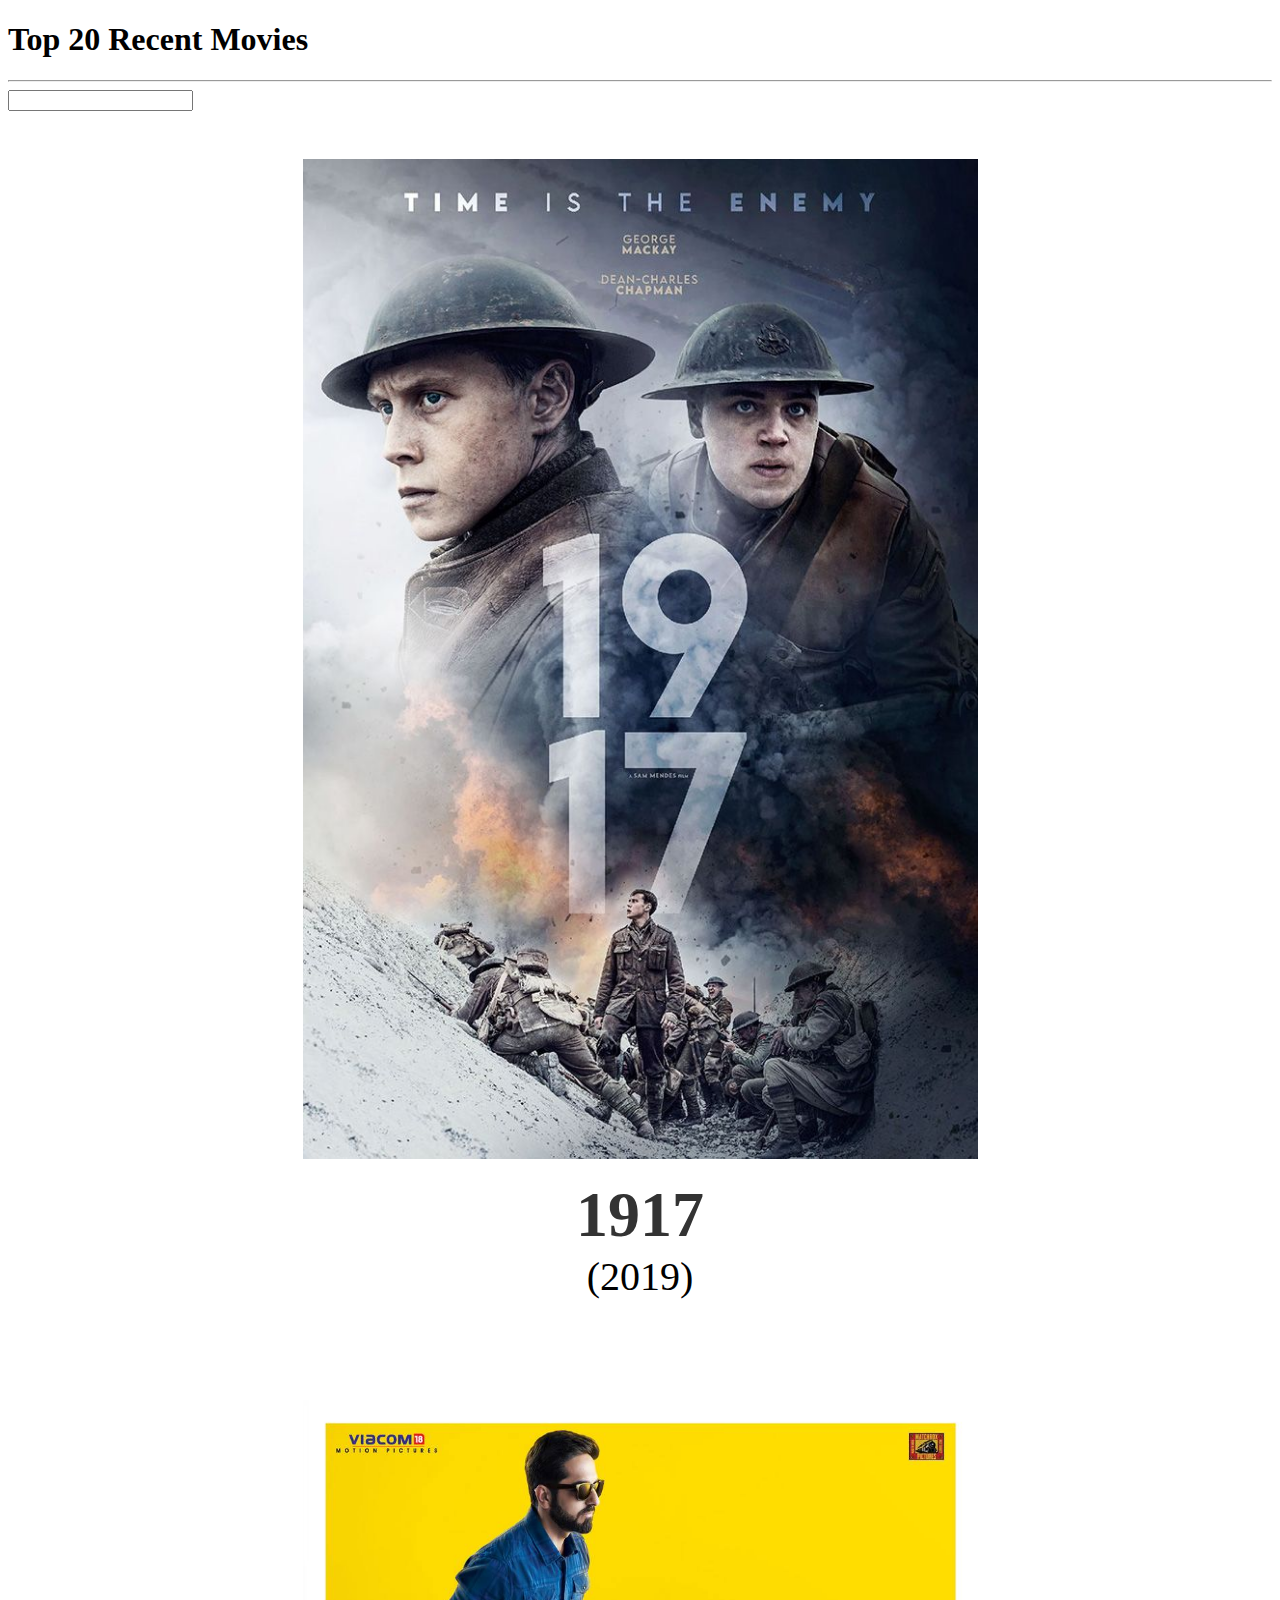
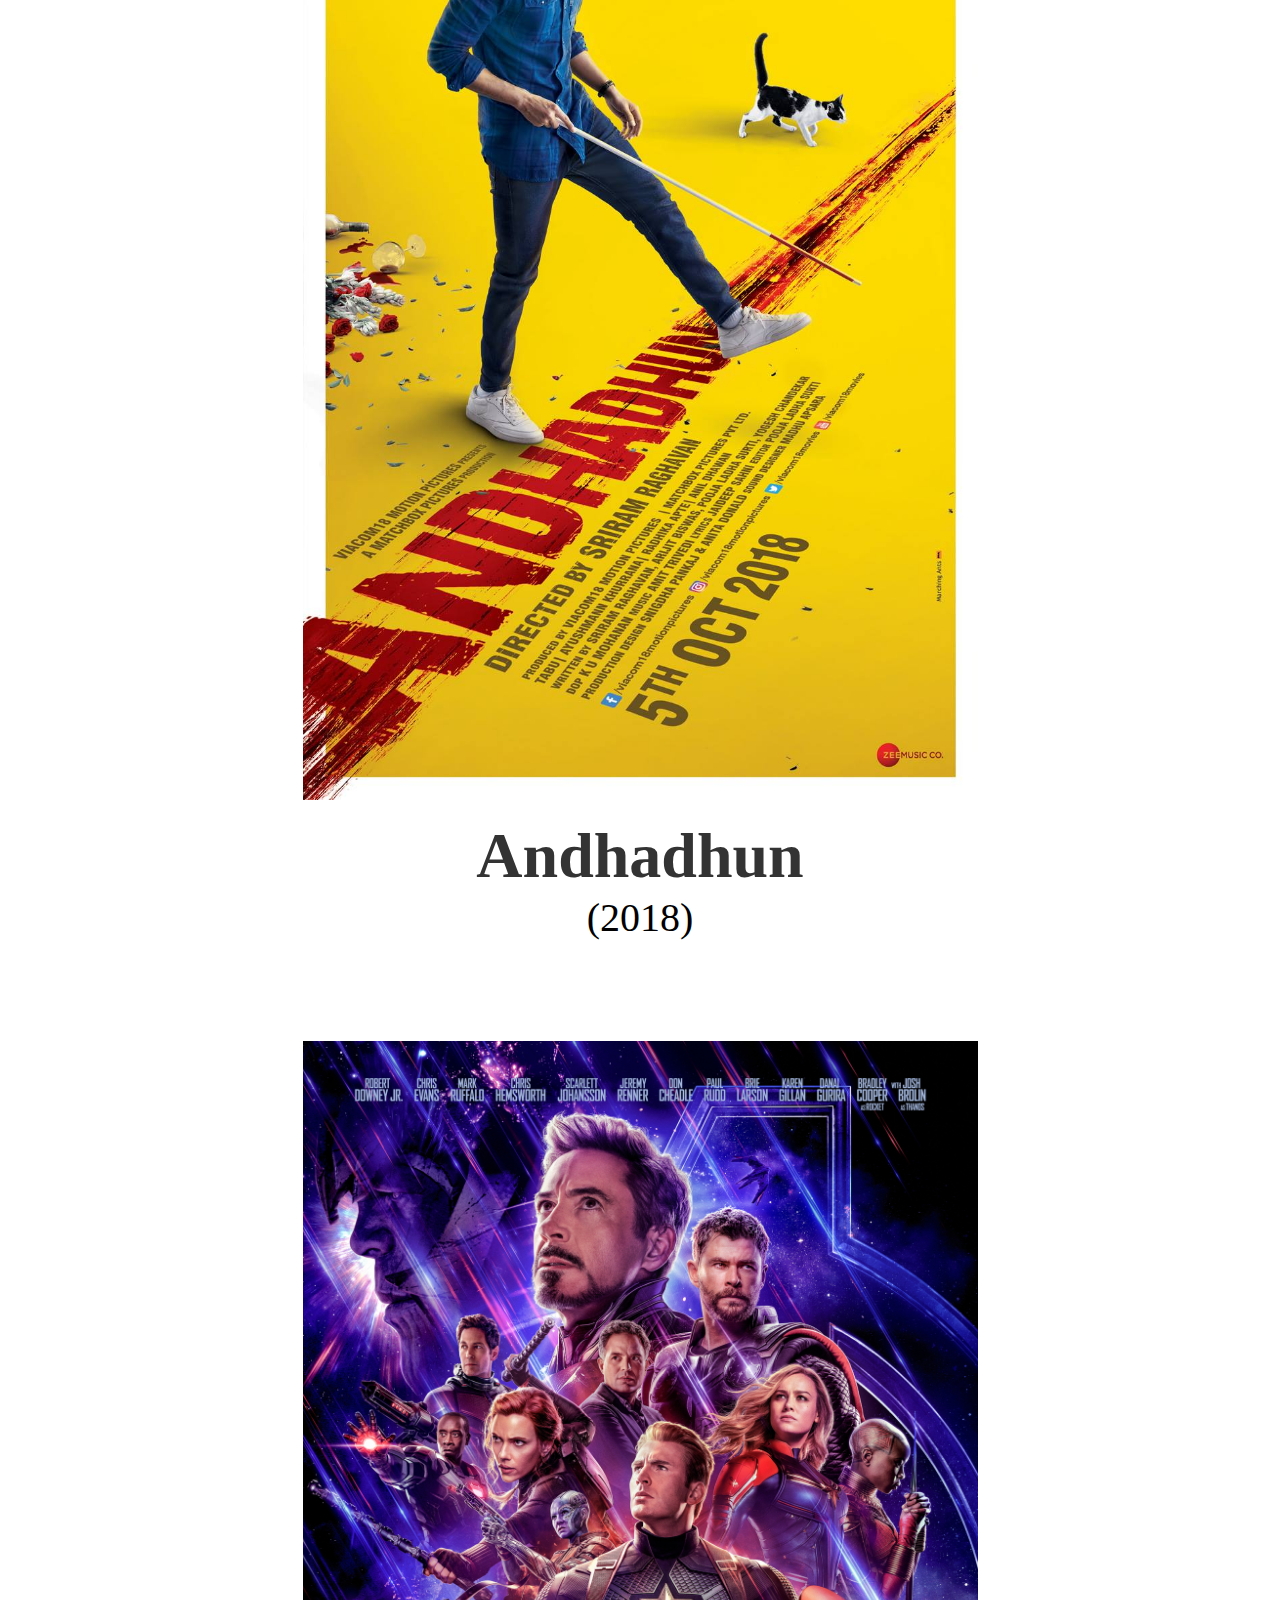
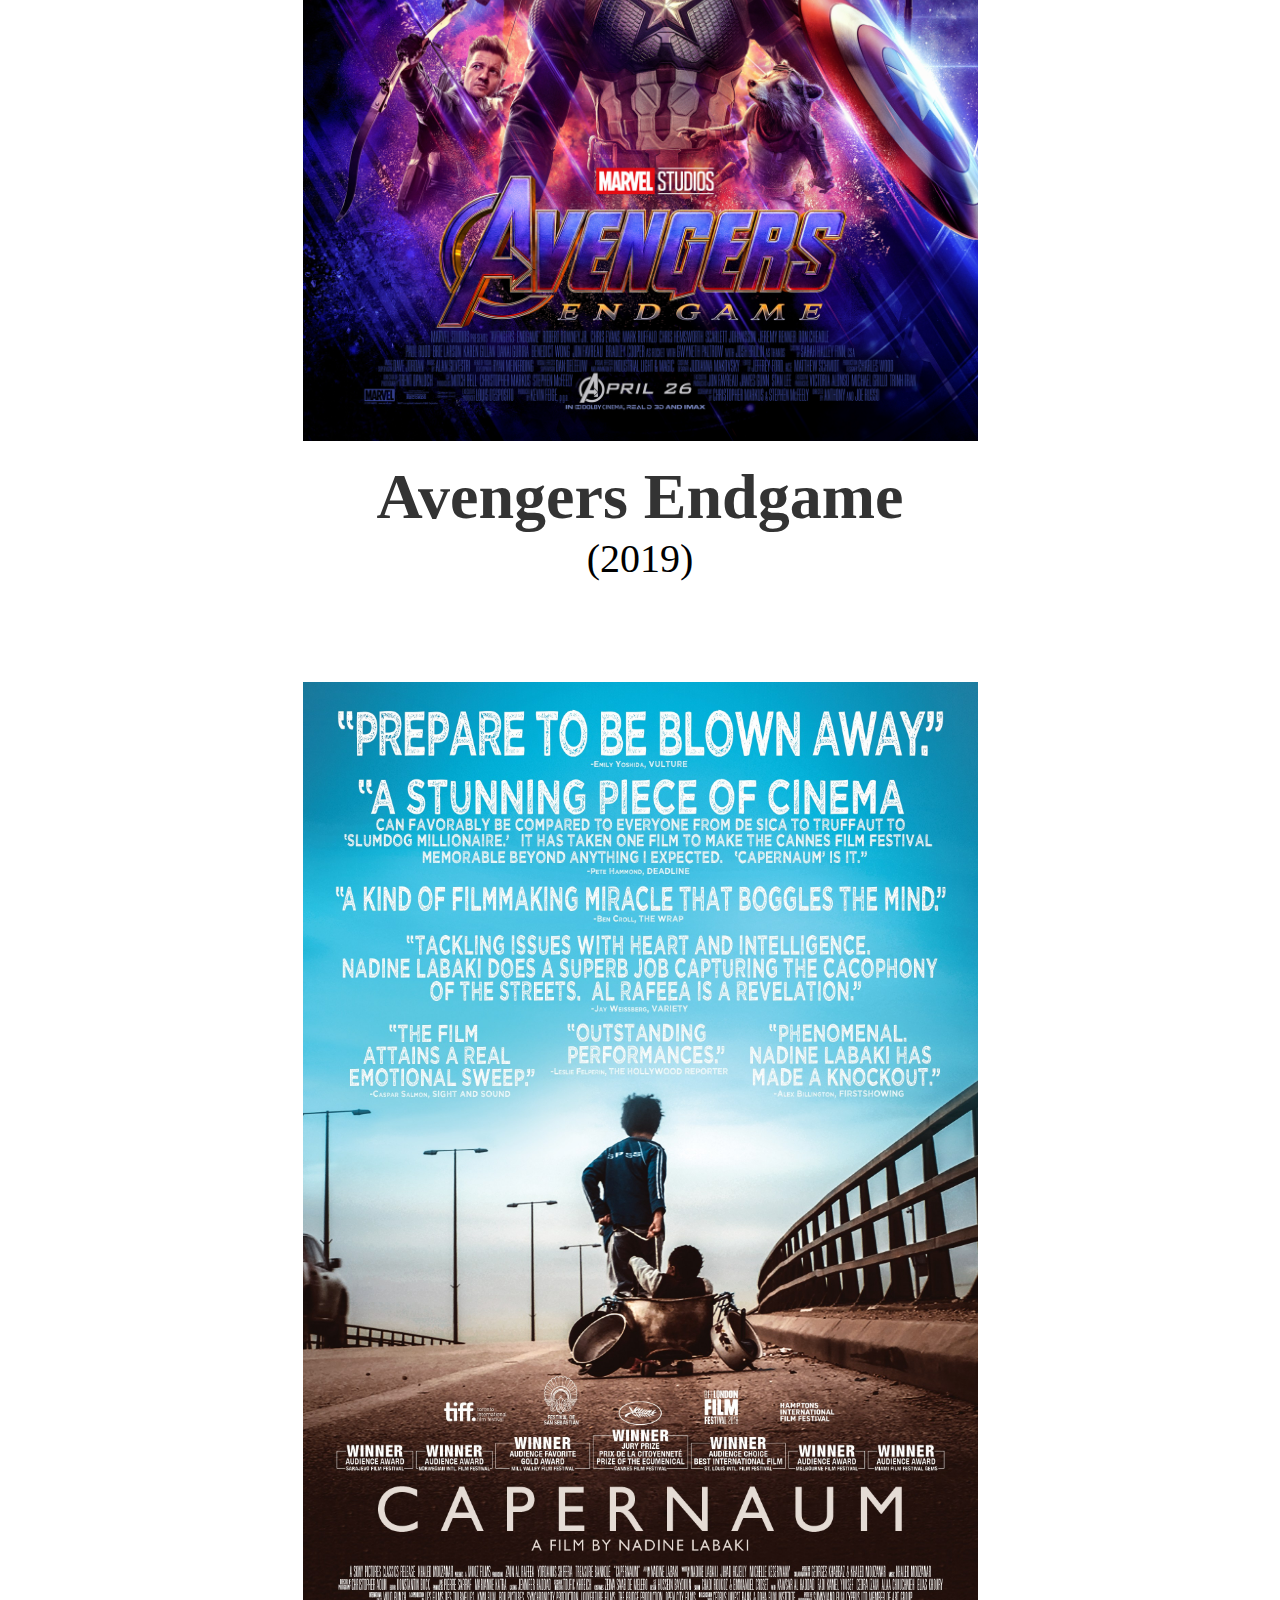
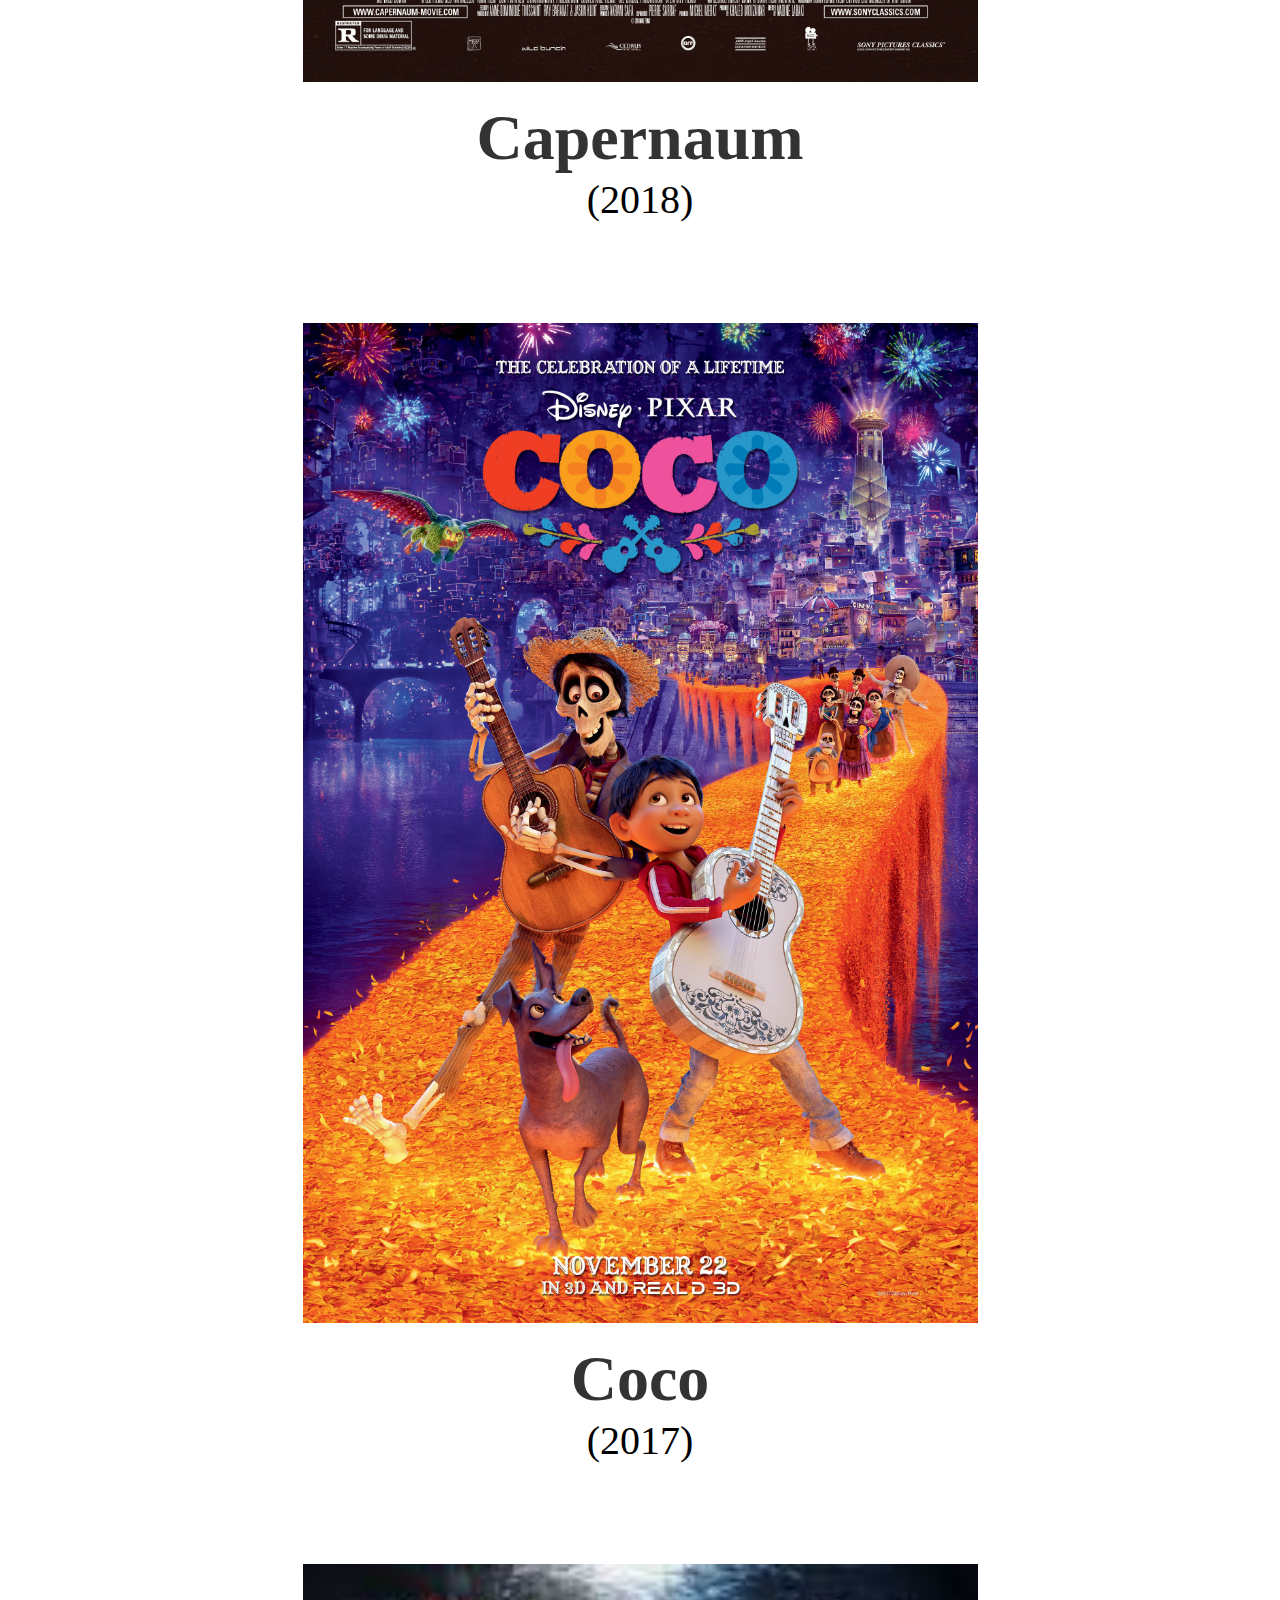
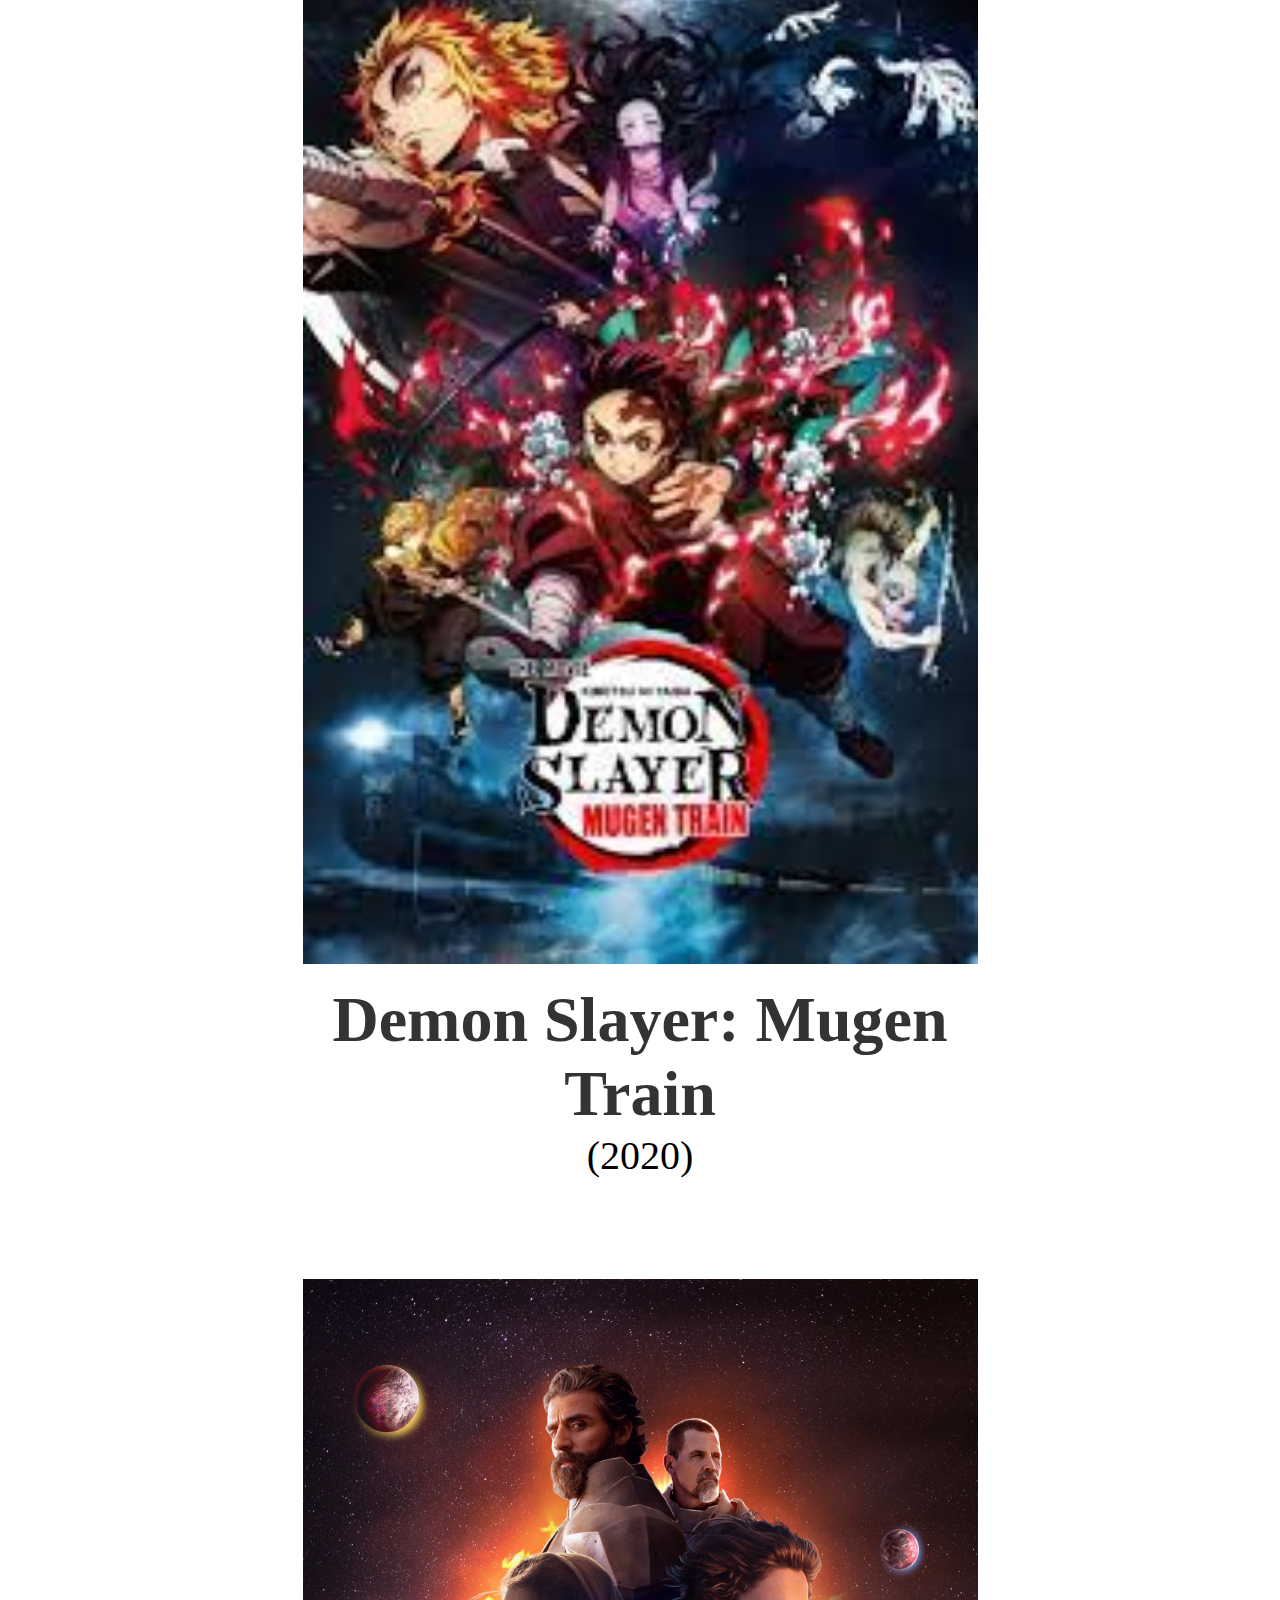
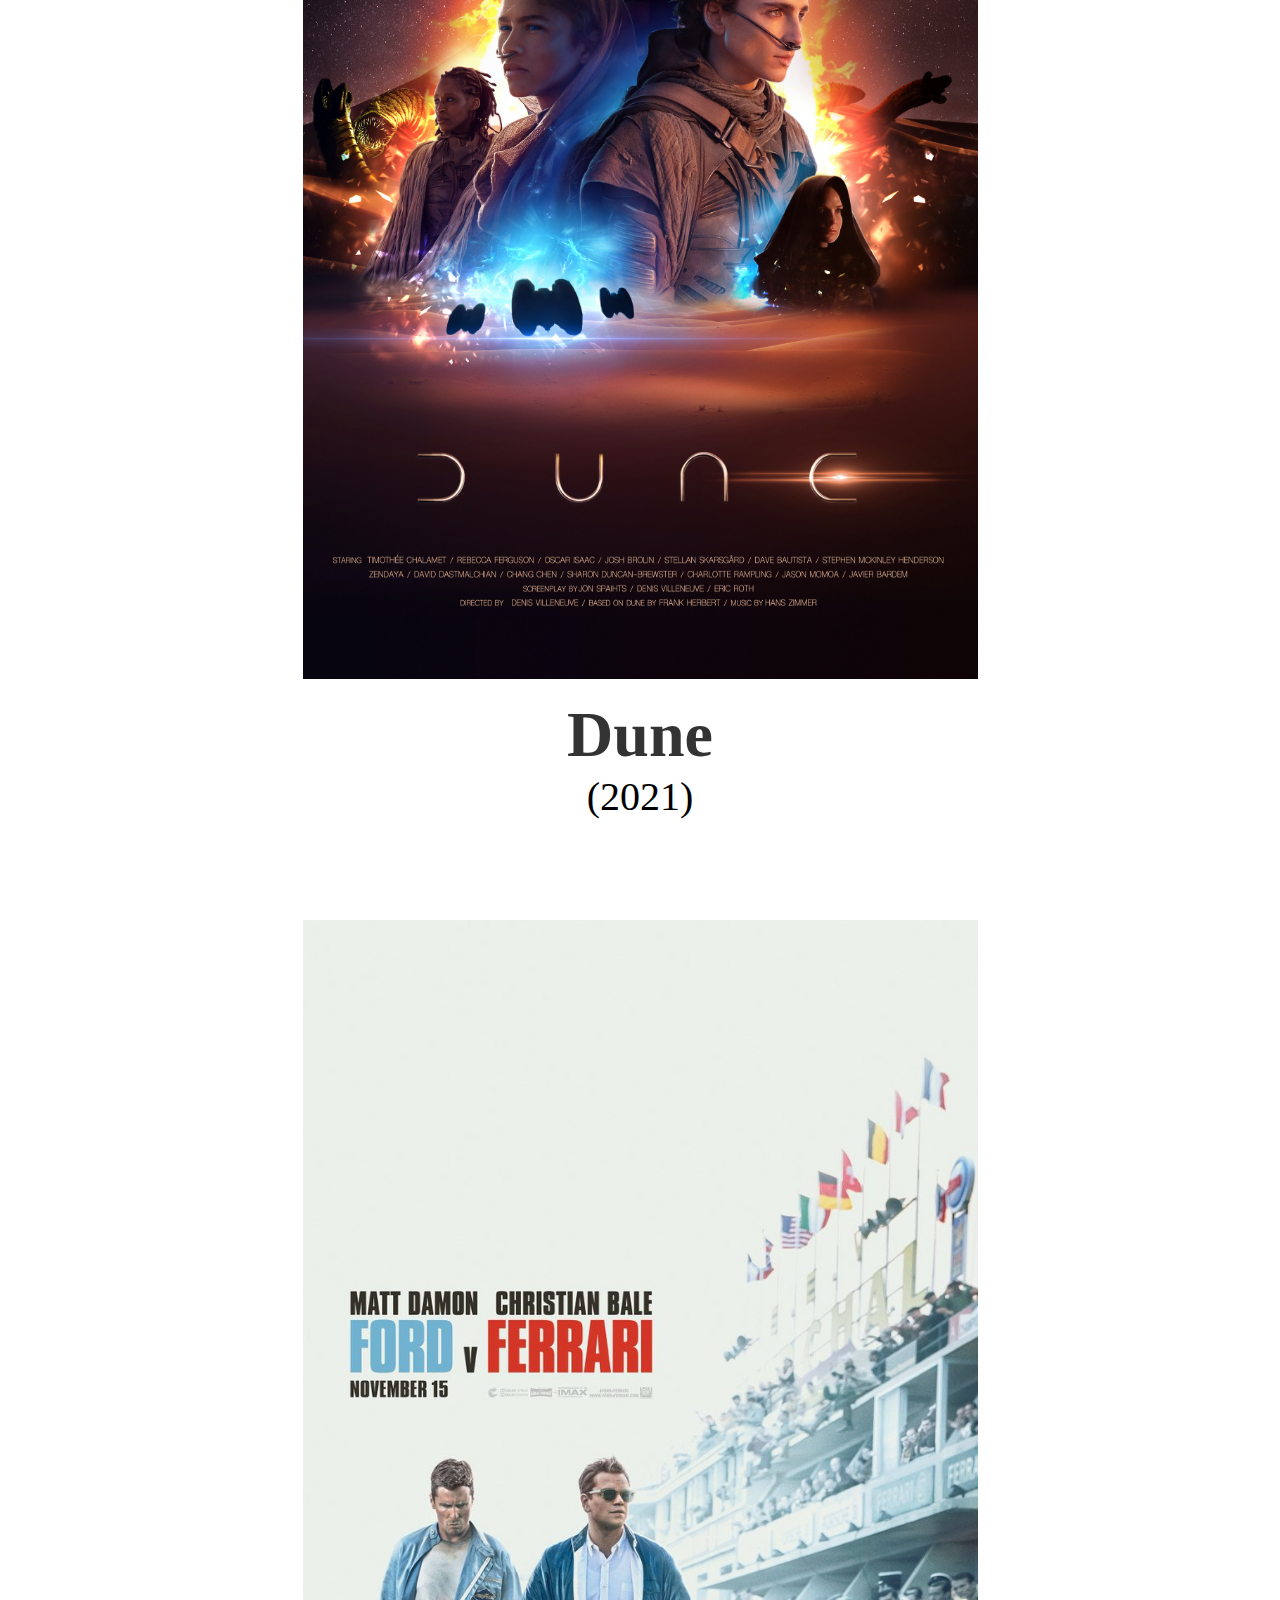
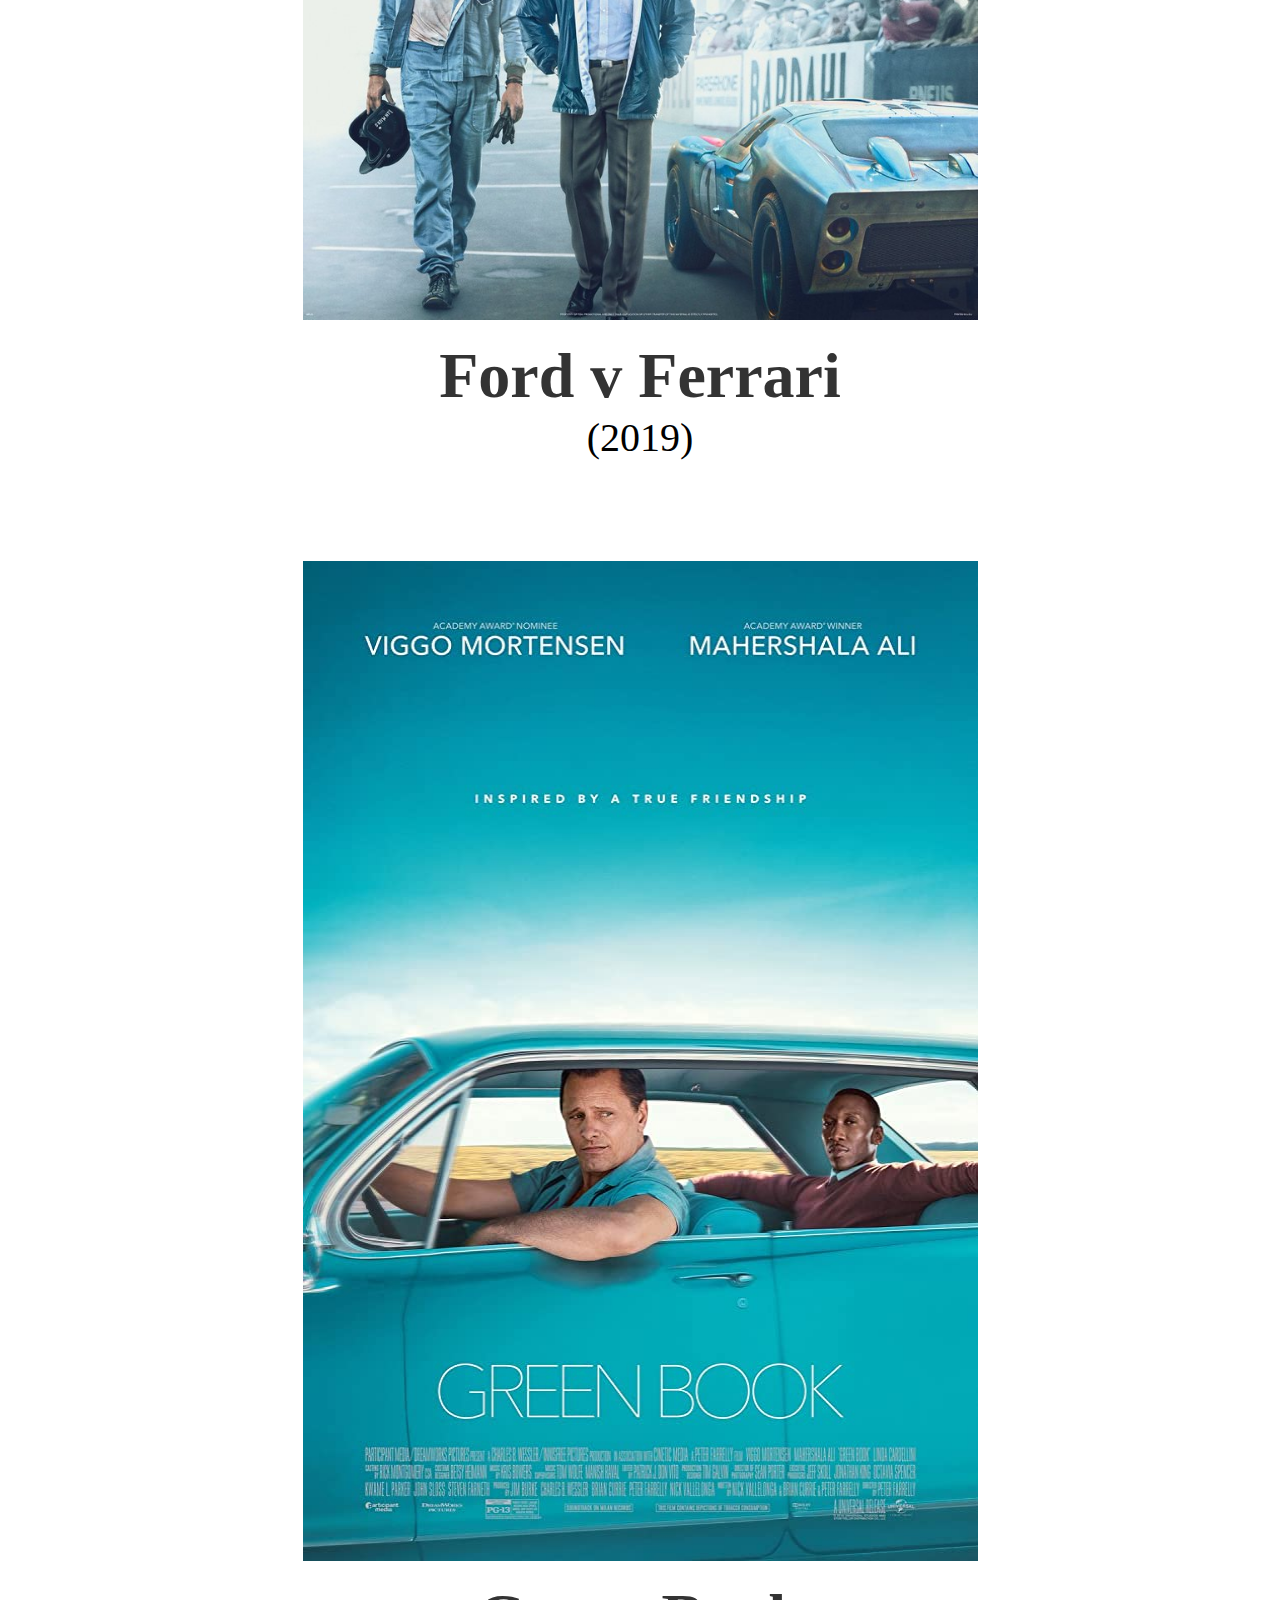
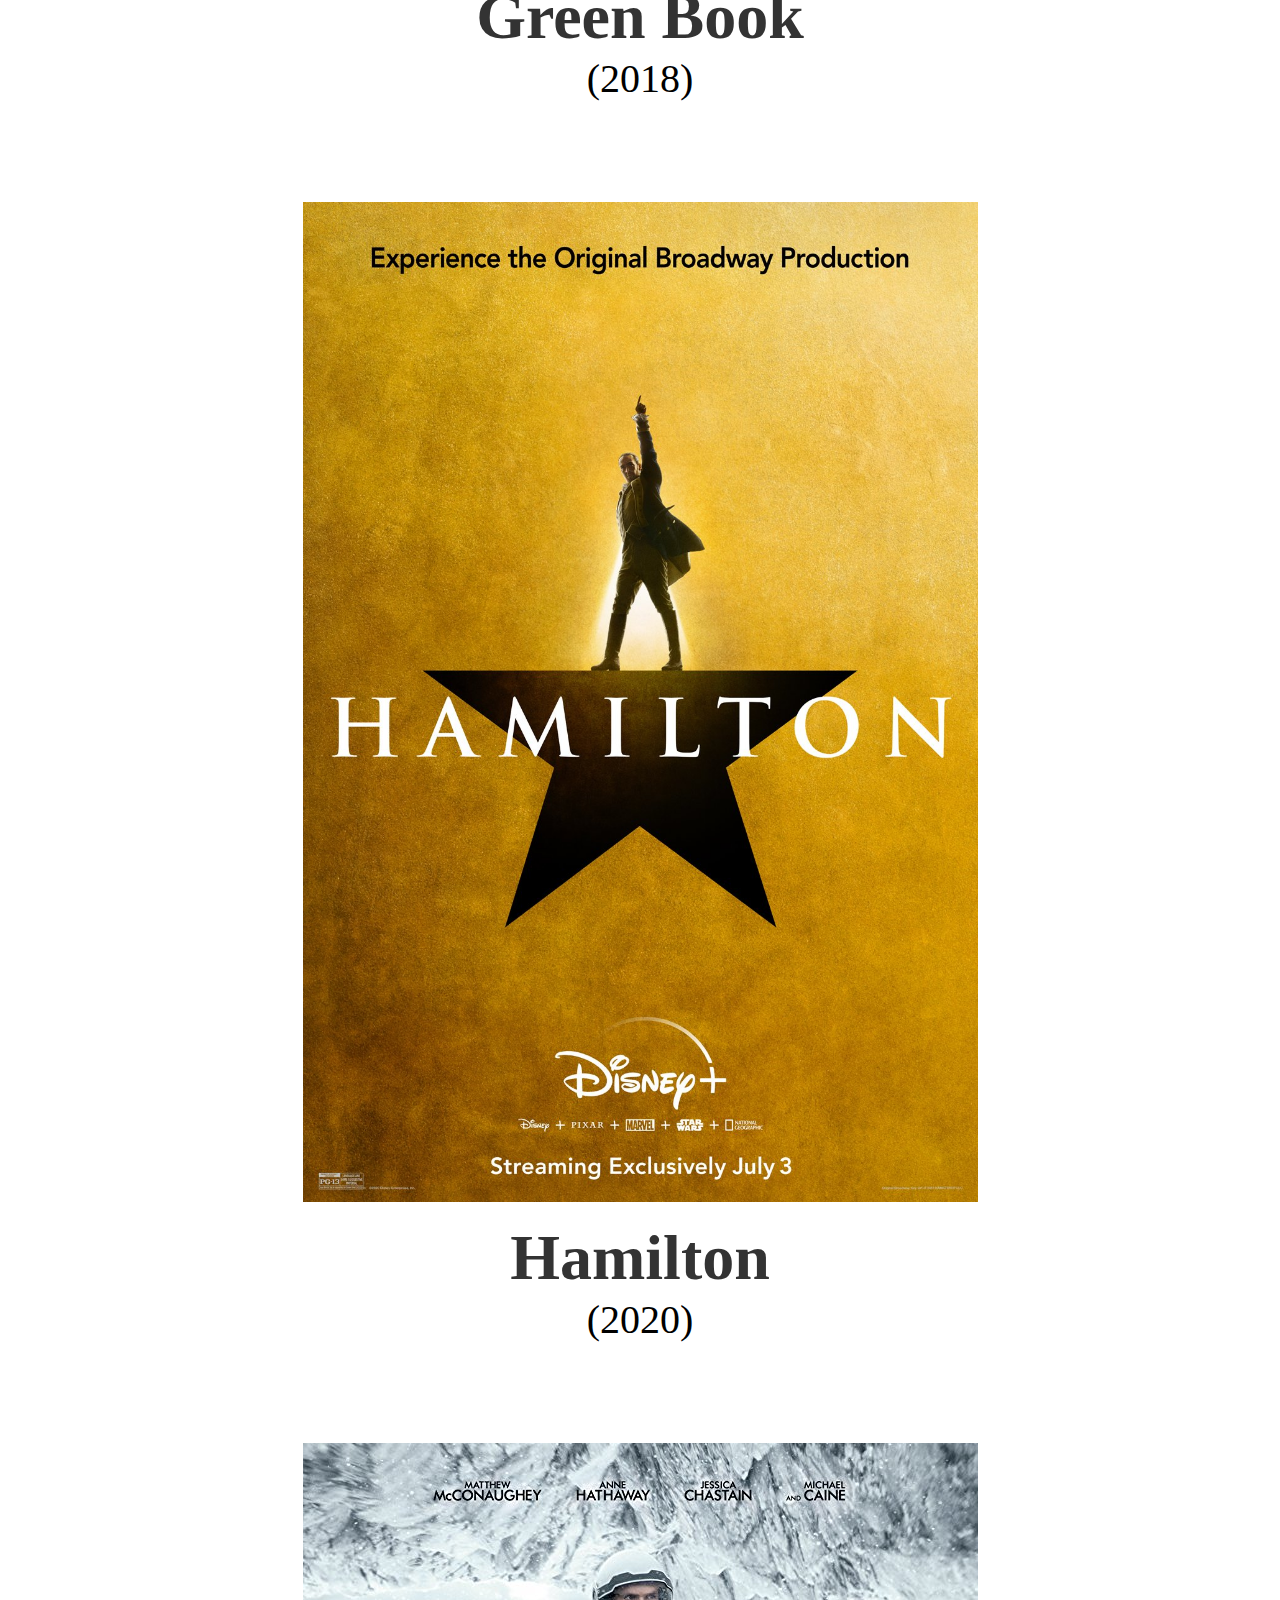
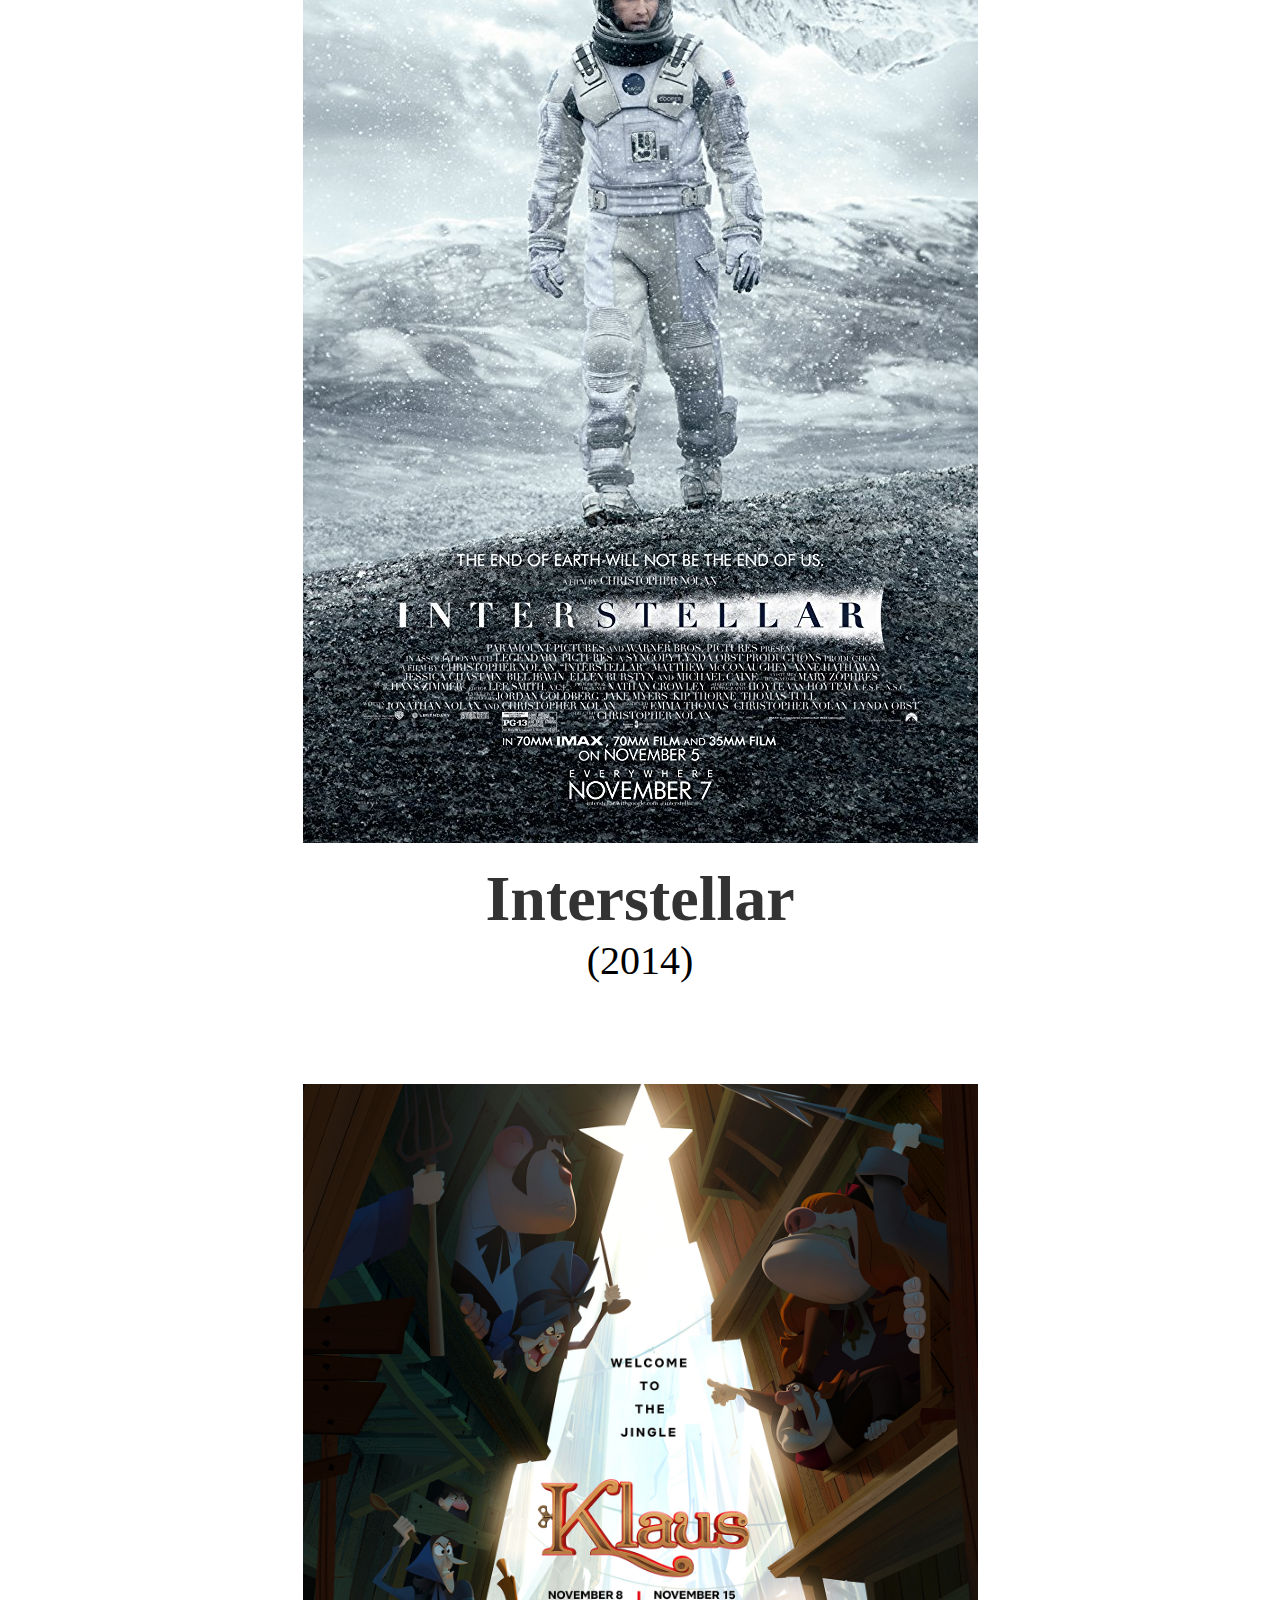
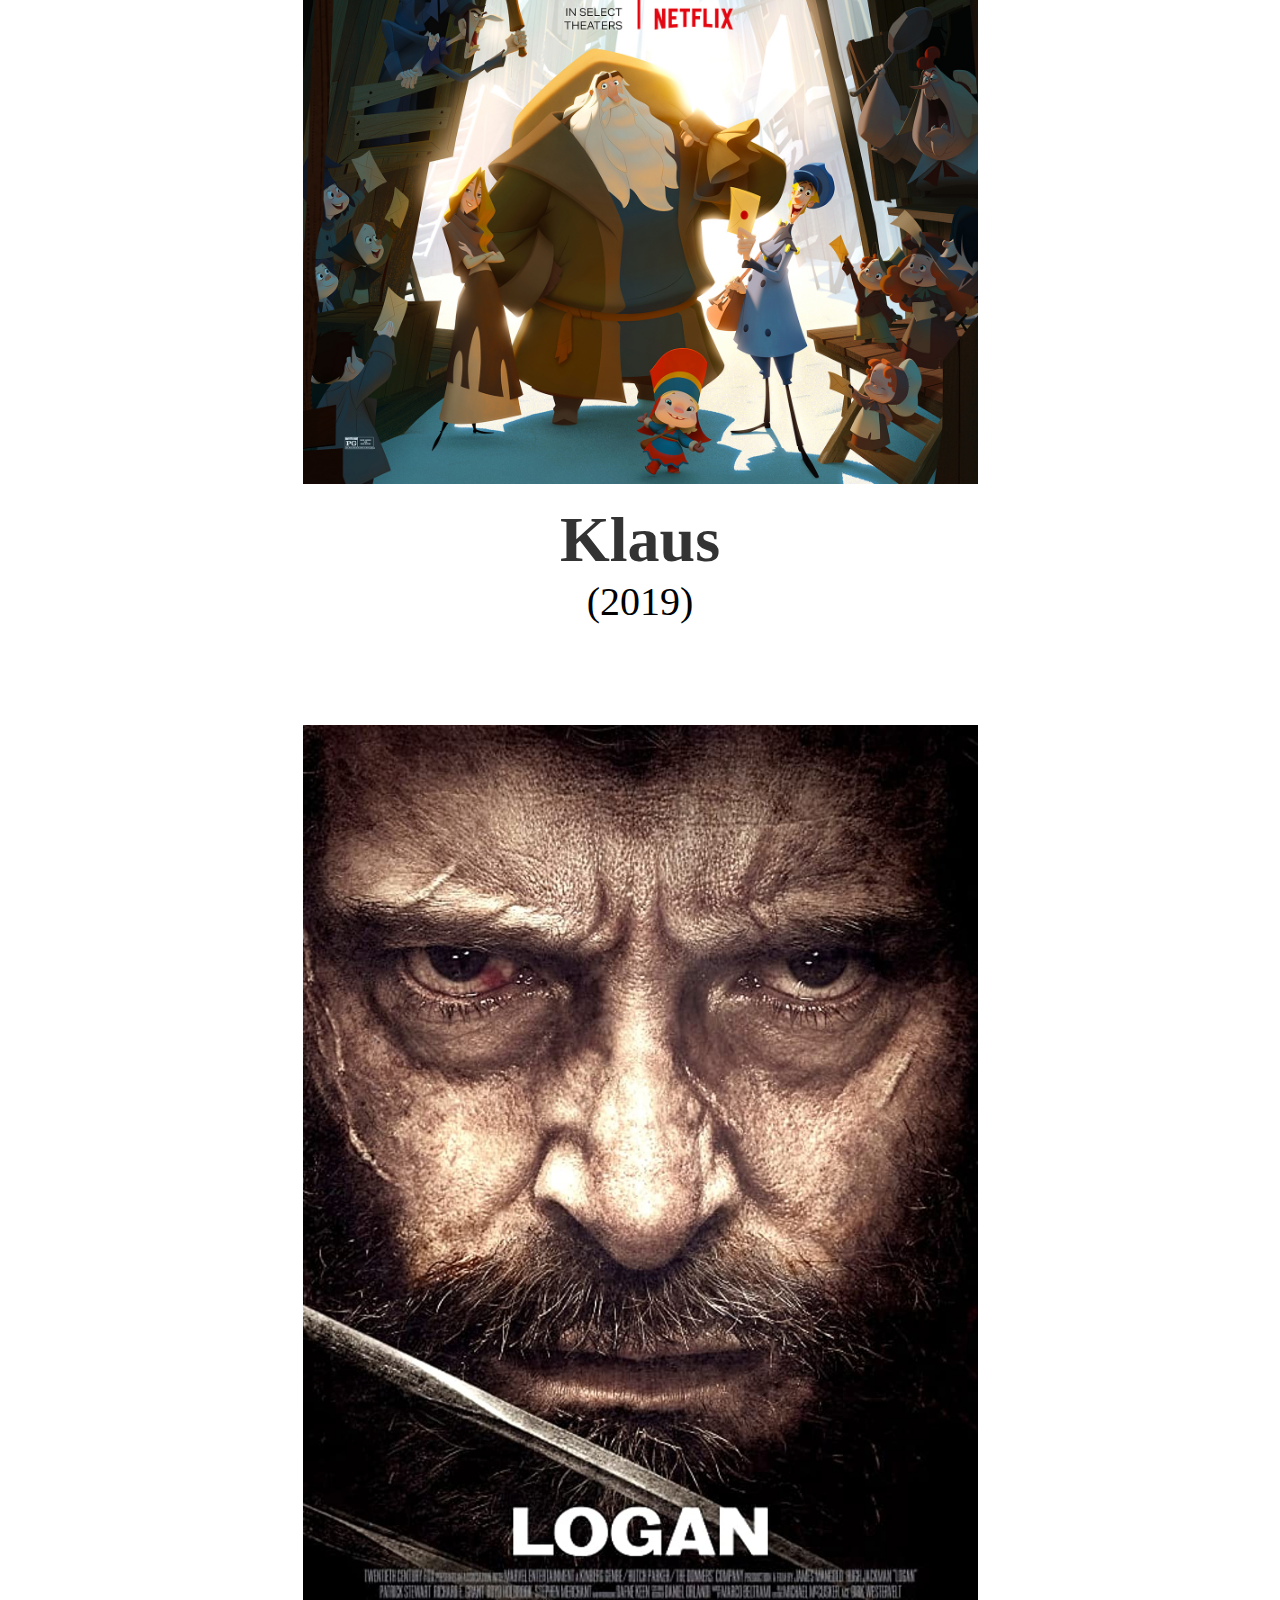
==== index.html @ b03341a9 "Adding files for 'Top 20 Recent Movies' Web" ====
<!DOCTYPE html>
<html lang="en">
<head>
    <meta charset="UTF-8">
    <meta http-equiv="X-UA-Compatible" content="IE=edge">
    <meta name="viewport" content="width=device-width, initial-scale=1.0">
    <title>Top 20 Recent Movies</title>
    <link rel="stylesheet" href="styles.css">
</head>
<body>
    <header>
        <h1>Top 20 Recent Movies</h1>
        <hr>
        <input type="search">
        <!-- TODO: Search how to put search bar-->
        <br>
        <br>
    </header>
    <main>
        <!-- Movies sorted by alphabetic order-->
        <div class="movie-items">
            <div class="movie-container">
                <img class="movie-image" src="Movies/1917/1917.jpg" alt="1917 Movie Poster">
                <div class="movie-details">
                    <p class="movie-title">1917</p>
                    <p class="movie-year">(2019)</p>
                </div>
            </div>
            <div class="movie-container">
                <img class="movie-image" src="Movies/Andhadhun/Andhadhun.jpg" alt="Andhadhun Movie Poster">
                <div class="movie-details">
                    <p class="movie-title">Andhadhun</p>
                    <p class="movie-year">(2018)</p>
                </div>
            </div>
            <div class="movie-container">
                <img class="movie-image" src="Movies/Avengers_Endgame/Avengers_Endgame.jpg" alt="Avengers:Endgame Movie Poster">
                <div class="movie-details">
                    <p class="movie-title">Avengers Endgame</p>
                    <p class="movie-year">(2019)</p>
                </div>
            </div>
            <div class="movie-container">
                <img class="movie-image" src="Movies/Capernaum/Capernaum.jpg" alt="Capernaum Movie Poster">
                <div class="movie-details">
                    <p class="movie-title">Capernaum</p>
                    <p class="movie-year">(2018)</p>
                </div>
            </div>
            <div class="movie-container">
                <img class="movie-image" src="Movies/Coco/Coco.jpg" alt="Coco Movie Poster">
                <div class="movie-details">
                    <p class="movie-title">Coco</p>
                    <p class="movie-year">(2017)</p>
                </div>
            </div>
            <div class="movie-container">
                <img class="movie-image" src="Movies/Demon_Slayer_Mugen_Train/demonslayer_mugentrain.jpg" alt="Demon Slayer: Mugen Train Movie Poster">
                <div class="movie-details">
                    <p class="movie-title">Demon Slayer: Mugen Train</p>
                    <p class="movie-year">(2020)</p>
                </div>
            </div>
            <div class="movie-container">
                <img class="movie-image" src="Movies/Dune/dune_2021.png" alt="Dune Movie Poster">
                <div class="movie-details">
                    <p class="movie-title">Dune</p>
                    <p class="movie-year">(2021)</p>
                </div>
            </div>
            <div class="movie-container">
                <img class="movie-image" src="Movies/FordvFerrari/FordvFerrari.jpg" alt="Ford v Ferrari Movie Poster">
                <div class="movie-details">
                    <p class="movie-title">Ford v Ferrari</p>
                    <p class="movie-year">(2019)</p>
                </div>
            </div>
            <div class="movie-container">
                <img class="movie-image" src="Movies/Green_Book/Green_Book.jpg" alt="Green Book Movie Poster">
                <div class="movie-details">
                    <p class="movie-title">Green Book</p>
                    <p class="movie-year">(2018)</p>
                </div>
            </div>
            <div class="movie-container">
                <img class="movie-image" src="Movies/Hamilton/Hamilton.jpg" alt="Hamilton Movie Poster">
                <div class="movie-details">
                    <p class="movie-title">Hamilton</p>
                    <p class="movie-year">(2020)</p>
                </div>
            </div>
            <div class="movie-container">
                <img class="movie-image" src="Movies/Interstellar/Interstellar.jpg" alt="Interstellar Movie Poster">
                <div class="movie-details">
                    <p class="movie-title">Interstellar</p>
                    <p class="movie-year">(2014)</p>
                </div>
            </div>
            <div class="movie-container">
                <img class="movie-image" src="Movies/Klaus/Klaus.jpg" alt="Klaus Movie Poster">
                <div class="movie-details">
                    <p class="movie-title">Klaus</p>
                    <p class="movie-year">(2019)</p>
                </div>
            </div>
            <div class="movie-container">
                <img class="movie-image" src="Movies/Logan/Logan.jpg" alt="Logan Movie Poster">
                <div class="movie-details">
                    <p class="movie-title">Logan</p>
                    <p class="movie-year">(2017)</p>
                </div>
            </div>
            <div class="movie-container">
                <img class="movie-image" src="Movies/Parasite/Parasite.jpg" alt="Parasite Movie Poster">
                <div class="movie-details">
                    <p class="movie-title">Parasite</p>
                    <p class="movie-year">(2018)</p>
                </div>
            </div>
            <div class="movie-container">
                <img class="movie-image" src="Movies/Spiderman_Into_the_Spiderverse/Spiderman_Into_the_Spiderverse.jpg" alt="Spider-man: Into The Spiderverse Movie Poster">
                <div class="movie-details">
                    <p class="movie-title">Spider-Man: Into The Spiderverse</p>
                    <p class="movie-year">(2018)</p>
                </div>                 
            </div>
            <div class="movie-container">
                <img class="movie-image" src="Movies/The_Father/The_Father.jpg" alt="The Father Movie Poster">
                <div class="movie-details">
                    <p class="movie-title">The Father</p>
                    <p class="movie-year">(2020)</p>
                </div>
            </div>
            <div class="movie-container">
                <img class="movie-image" src="Movies/The_Joker/The_Joker.jpg" alt="Joker Movie Poster">
                <div class="movie-details">
                    <p class="movie-title">Joker</p>
                    <p class="movie-year">(2019)</p>
                </div>
            </div>
            <div class="movie-container">
                <img class="movie-image" src="Movies/Three_Billboards_Outside_Ebbing_Missouri/Three_Billboards_Outside_Ebbing_Missouri.jpg" alt="Three Billboards Outside Ebbing, Missouri Movie Poster">
                <div class="movie-details">
                    <p class="movie-title">Three Billboards Outside Ebbing, Missouri</p>
                    <p class="movie-year">(2017)</p>
                </div>
            </div>
            <div class="movie-container">
                <img class="movie-image" src="Movies/Tumbbad/Tumbbad.jpg" alt="Tumbbad Movie Poster">
                <div class="movie-details">
                    <p class="movie-title">Tumbbad</p>
                    <p class="movie-year">(2018)</p>
                </div>
            </div>
        </div>
    </main>
    <footer>

    </footer>
</body>
</html>
---- styles.css ----
.movie-container{
    margin: 30px;
    width: 675px;
}

.movie-image {
    height: 1000px;
    width: 675px;

}

.movie-details {
    text-align: center;
}

.movie-title {
    display: black;
    width: 100%;
    text-align: center;
    font-weight: bold;
    font-size: 4em;
    color: #333;
    margin-top: 15px;
    margin-bottom: 1px;
}

.movie-year {
    display: black;
    font-size: 2.5em;
    margin-top: 0px;
}

.movie-items {
    display: flex;
    flex-wrap: wrap;
    justify-content: space-around;
}
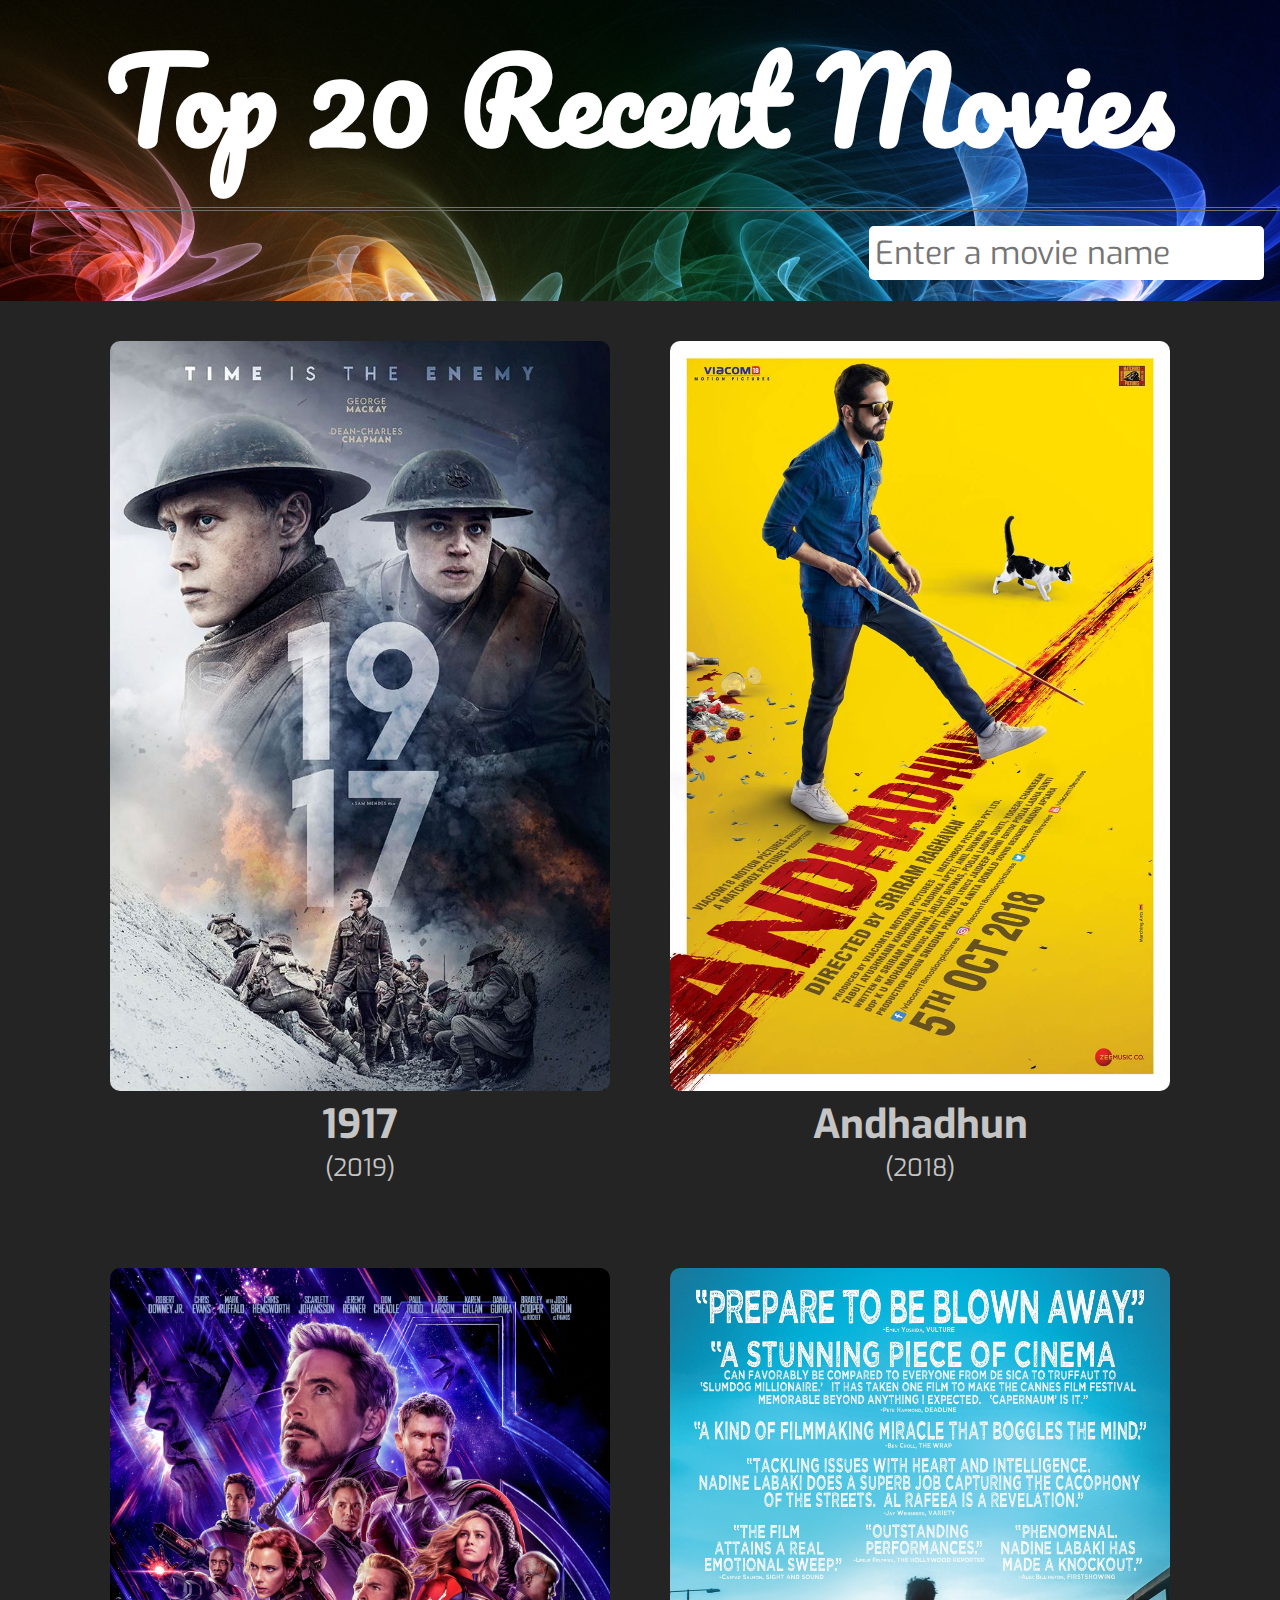
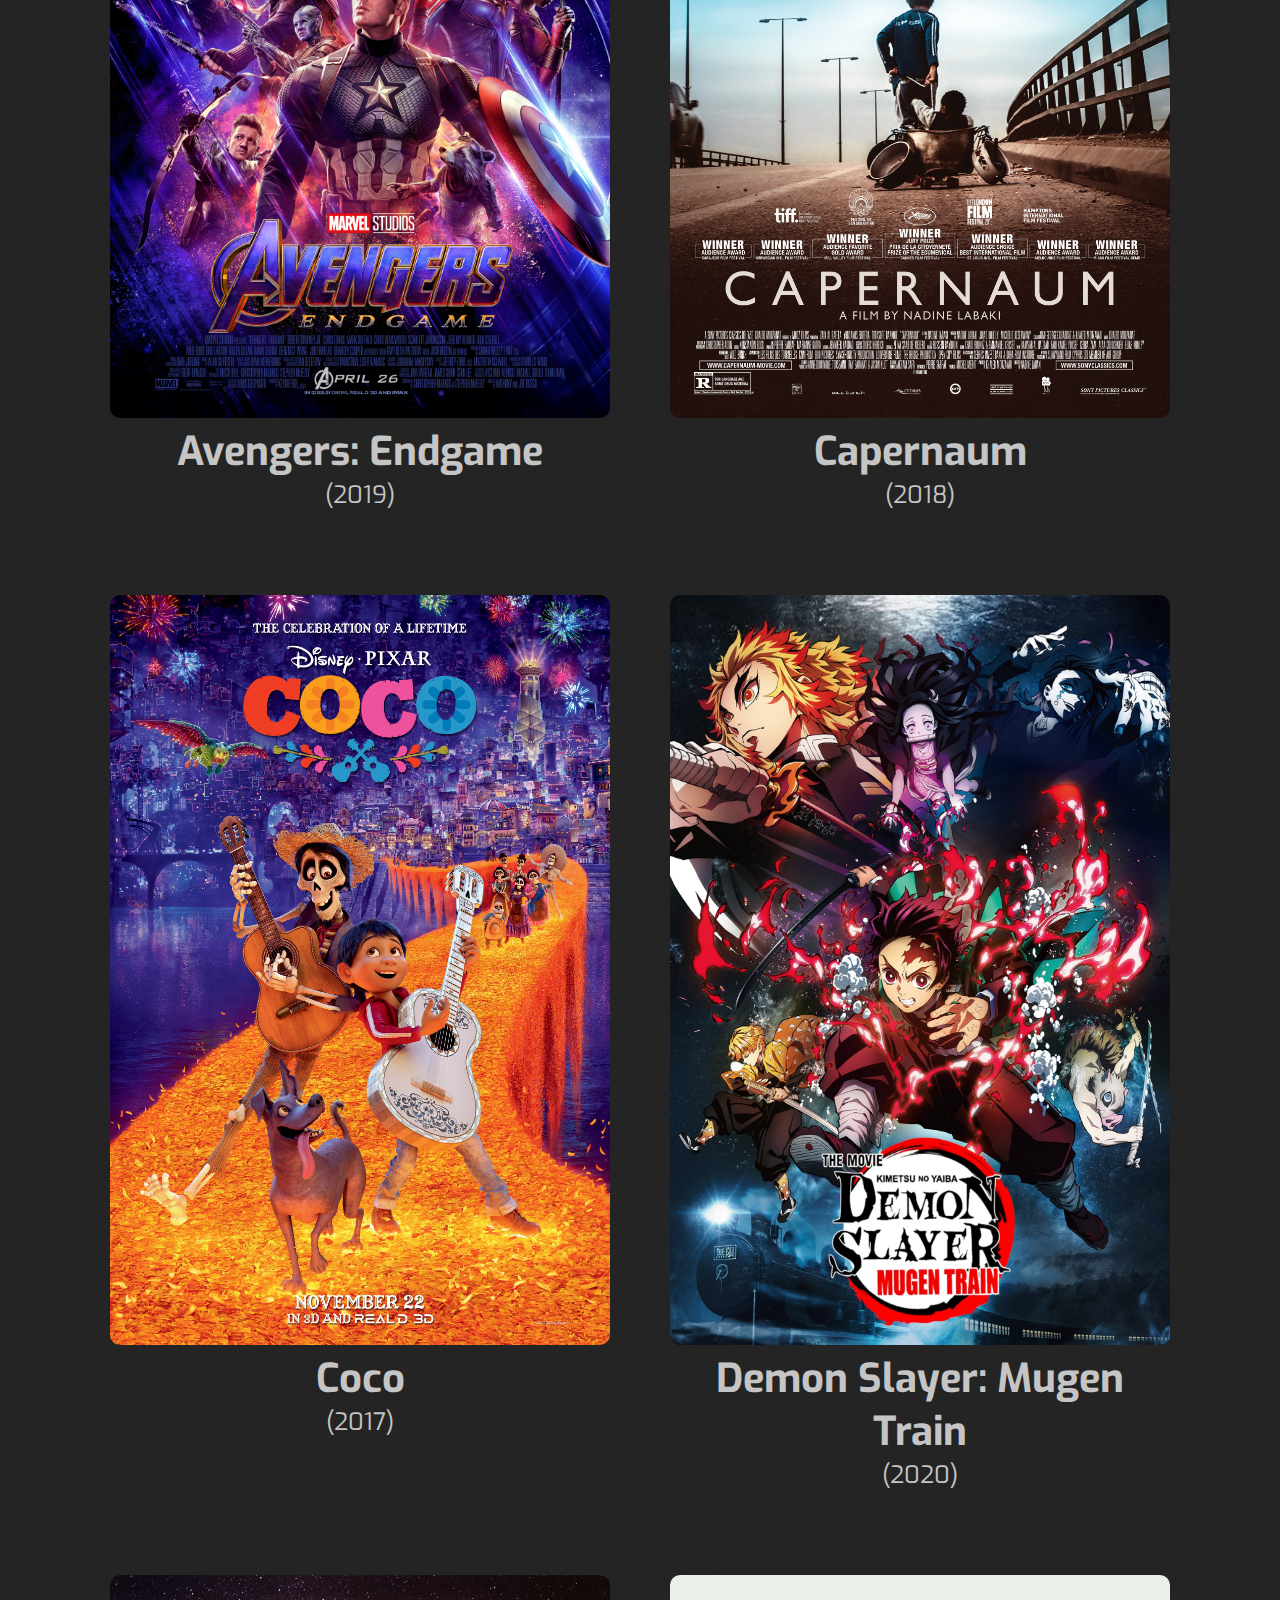
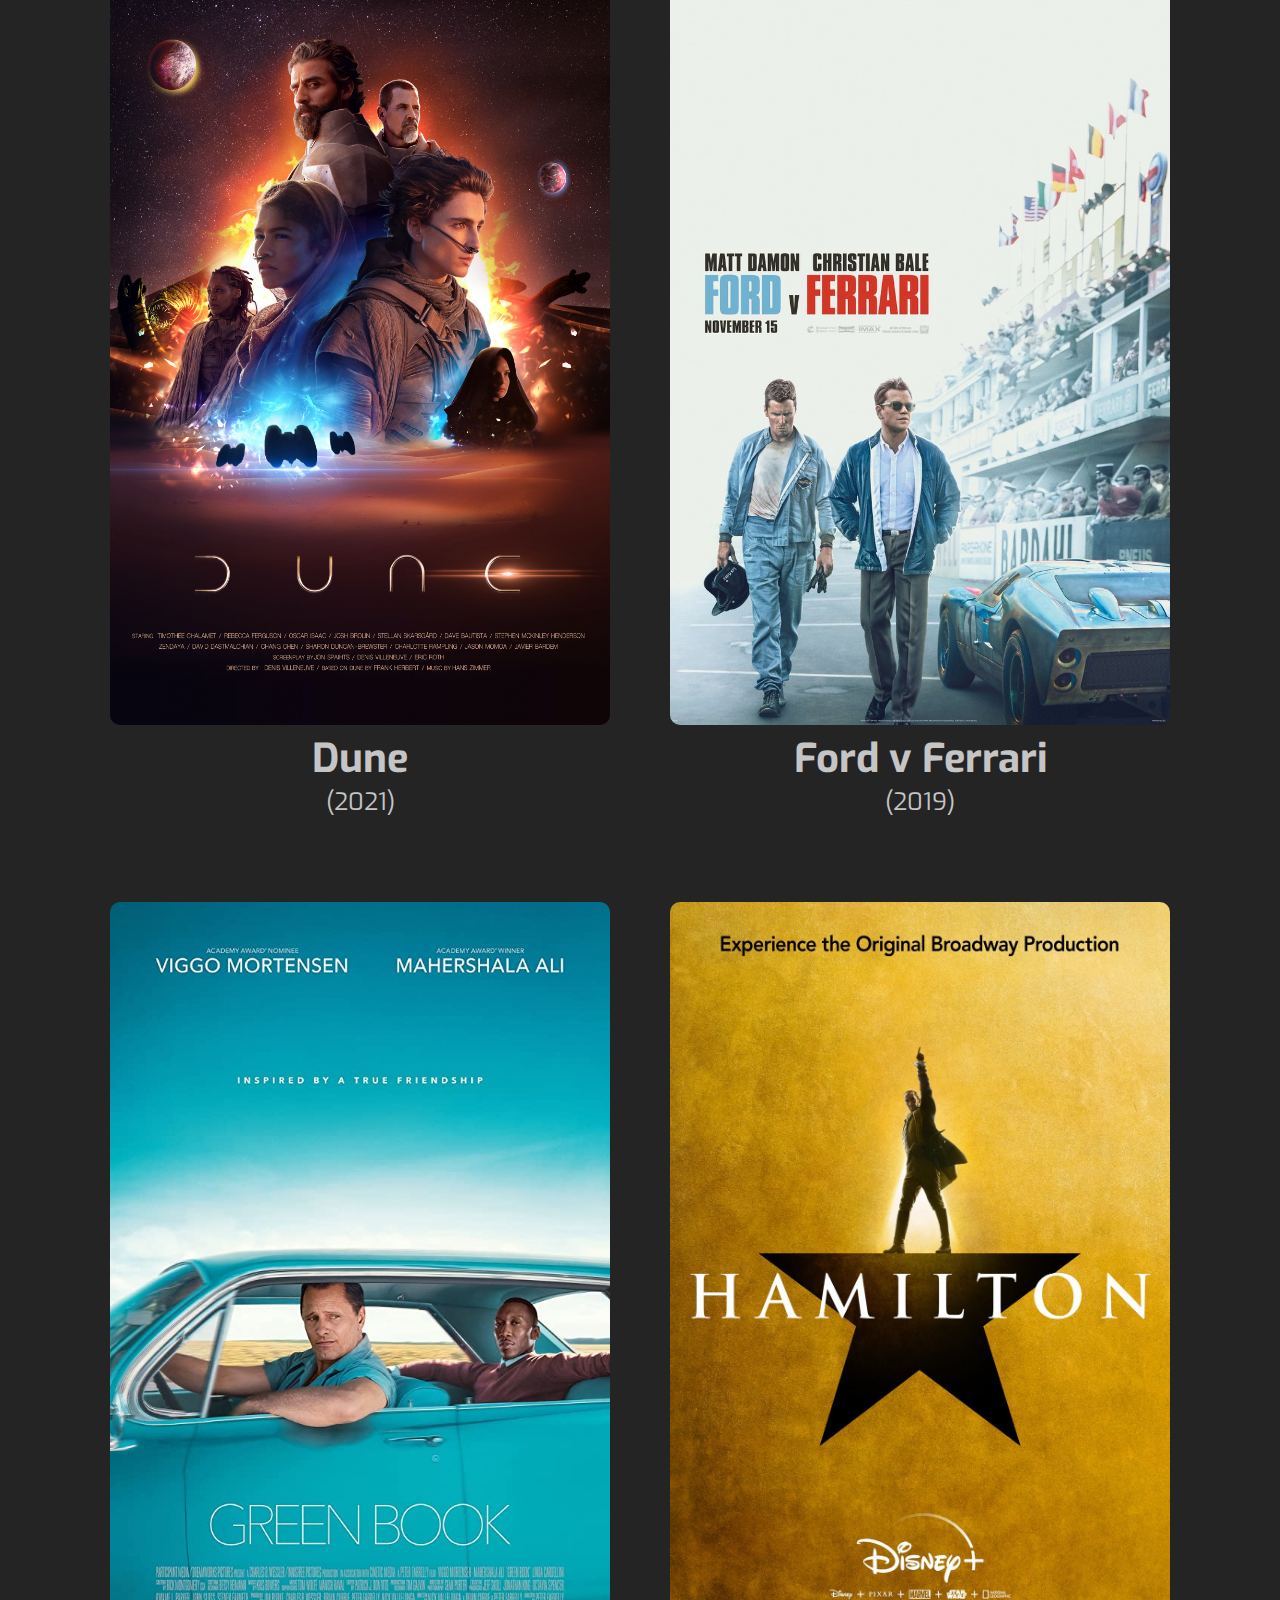
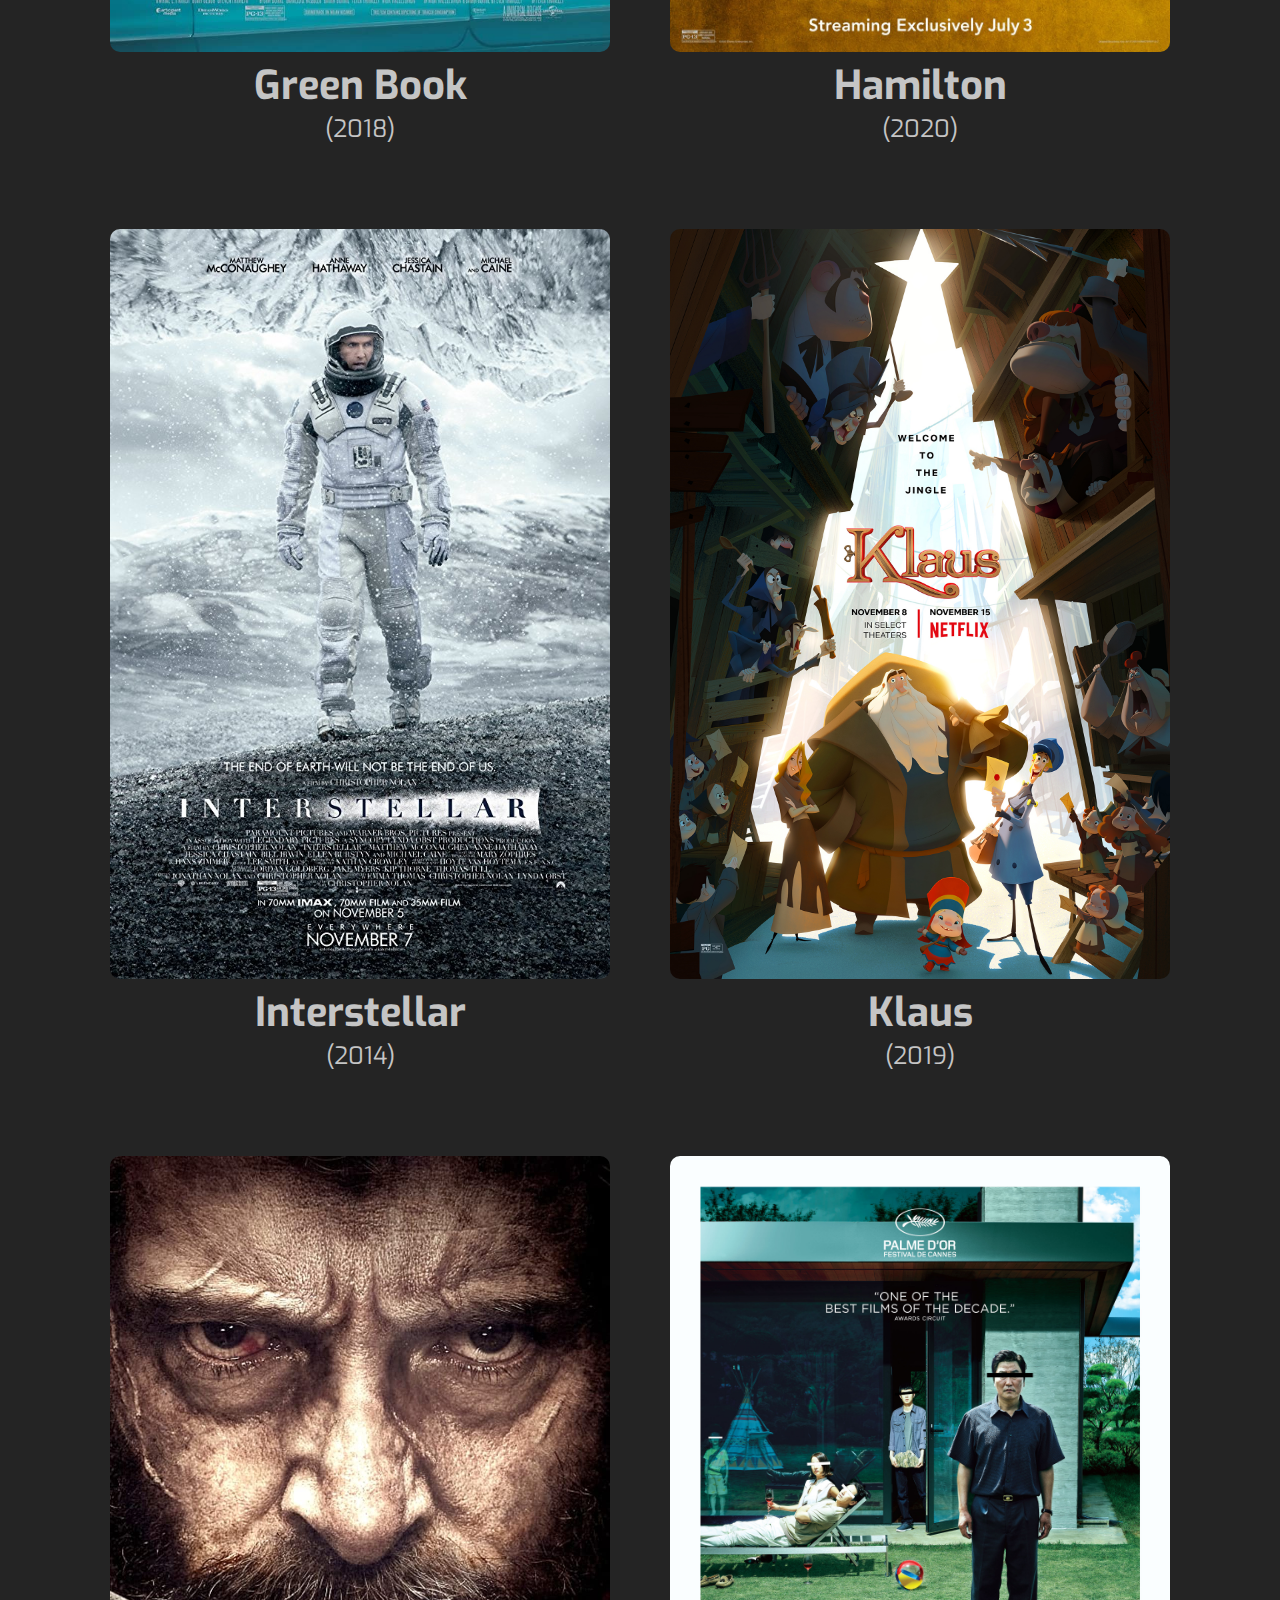
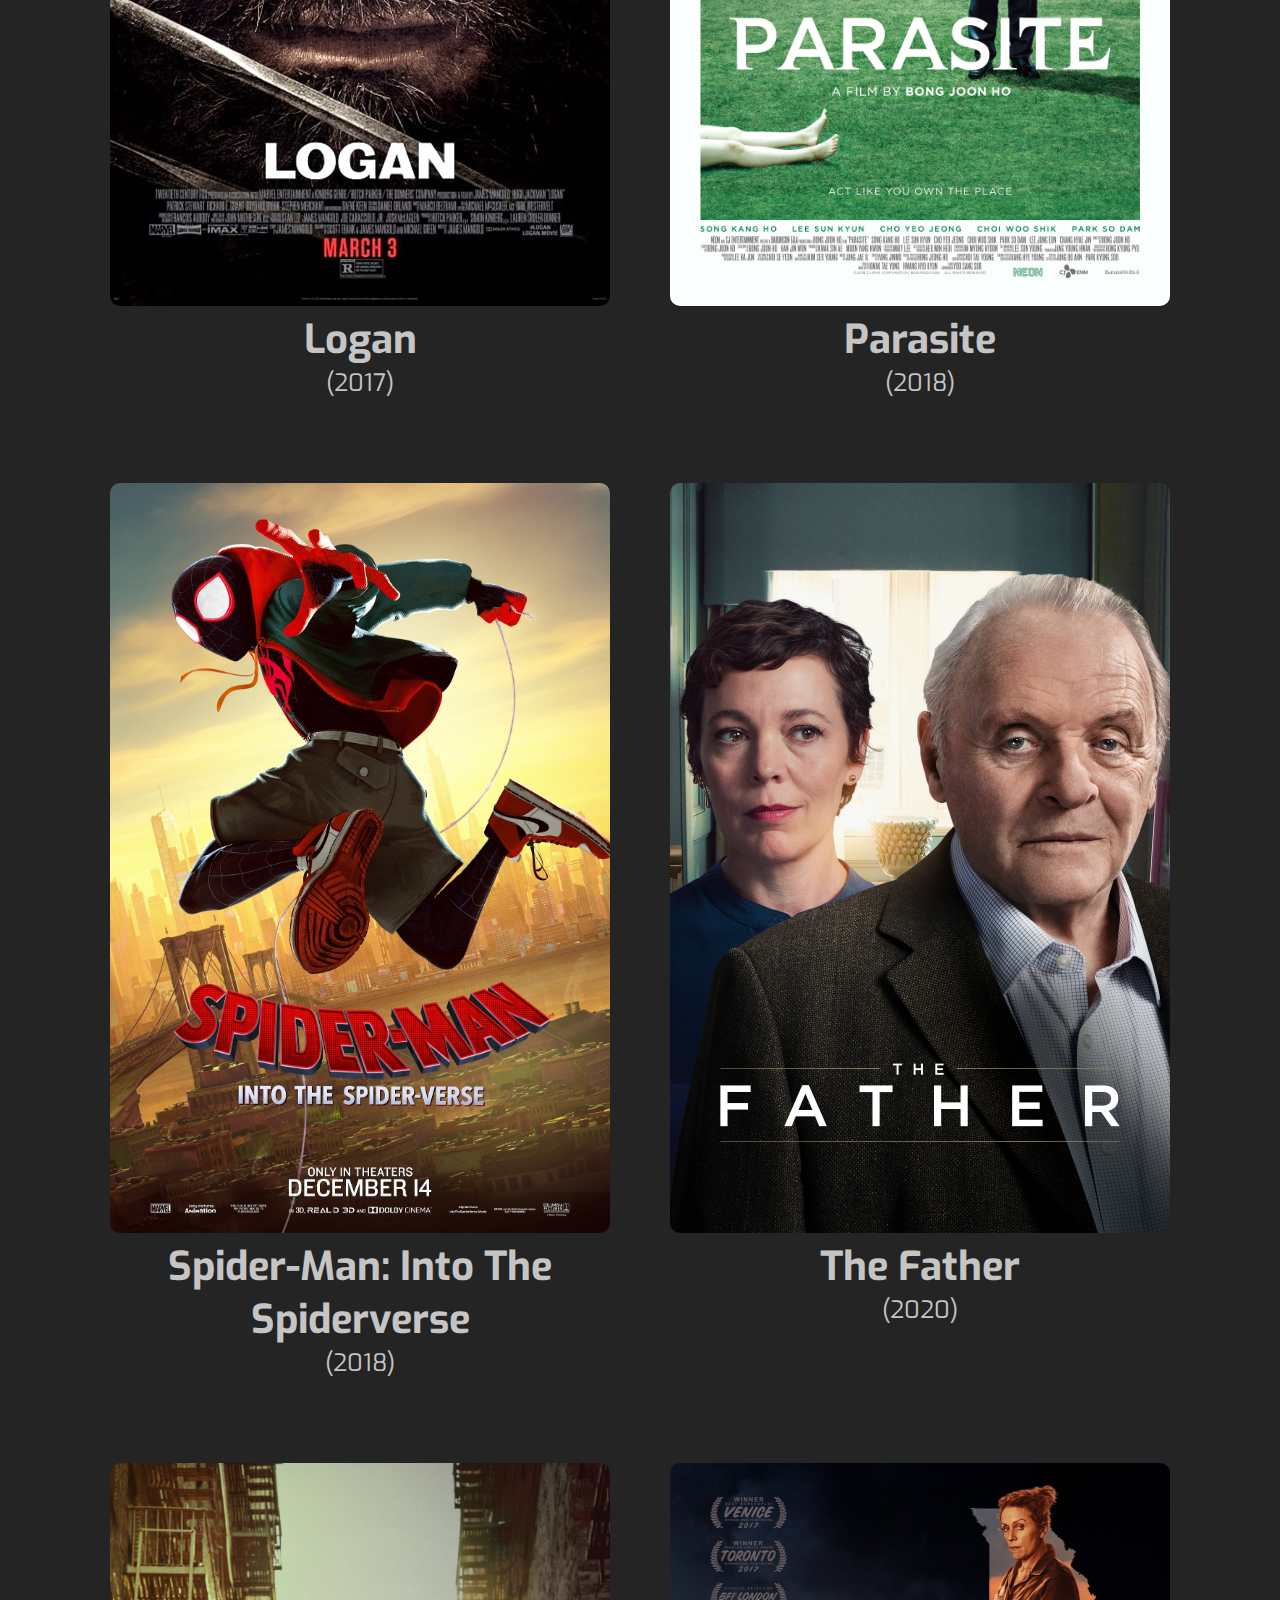
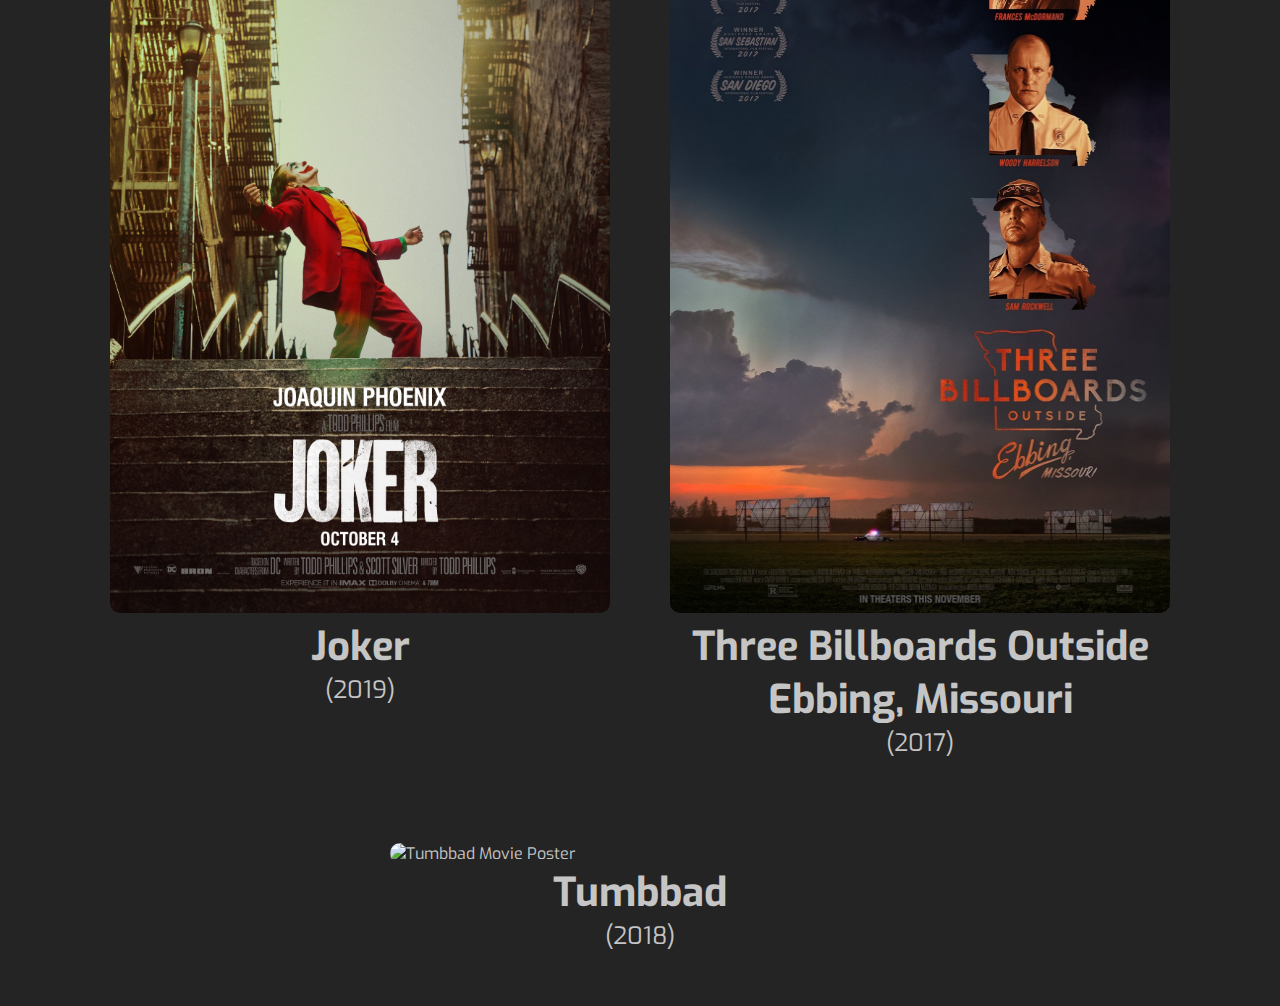
==== commit 43a728b8: "Updating HTML and CSS code. Adding temporary JS code" ====
--- a/index.html
+++ b/index.html
@@ -8,154 +8,173 @@
     <link rel="stylesheet" href="styles.css">
 </head>
 <body>
-    <header>
-        <h1>Top 20 Recent Movies</h1>
-        <hr>
-        <input type="search">
+    <header class="main-header">
+        <h1 class="title">Top 20 Recent Movies</h1>
+        <div class="nav">
+            <input type="search" placeholder="Enter a movie name">
+        </div>
         <!-- TODO: Search how to put search bar-->
-        <br>
-        <br>
     </header>
-    <main>
+    <main class="container">
         <!-- Movies sorted by alphabetic order-->
-        <div class="movie-items">
-            <div class="movie-container">
+        <div class="movie-container">
+            <div id="movieItem-modal" class="movie-item">
                 <img class="movie-image" src="Movies/1917/1917.jpg" alt="1917 Movie Poster">
                 <div class="movie-details">
-                    <p class="movie-title">1917</p>
+                    <h2 class="movie-title">1917</h2>
                     <p class="movie-year">(2019)</p>
                 </div>
             </div>
-            <div class="movie-container">
+            <div class="movie-item">
                 <img class="movie-image" src="Movies/Andhadhun/Andhadhun.jpg" alt="Andhadhun Movie Poster">
                 <div class="movie-details">
-                    <p class="movie-title">Andhadhun</p>
+                    <h2 class="movie-title">Andhadhun</h2>
                     <p class="movie-year">(2018)</p>
                 </div>
             </div>
-            <div class="movie-container">
+            <div class="movie-item">
                 <img class="movie-image" src="Movies/Avengers_Endgame/Avengers_Endgame.jpg" alt="Avengers:Endgame Movie Poster">
                 <div class="movie-details">
-                    <p class="movie-title">Avengers Endgame</p>
+                    <h2 class="movie-title">Avengers: Endgame</h2>
                     <p class="movie-year">(2019)</p>
                 </div>
             </div>
-            <div class="movie-container">
+            <div class="movie-item">
                 <img class="movie-image" src="Movies/Capernaum/Capernaum.jpg" alt="Capernaum Movie Poster">
                 <div class="movie-details">
-                    <p class="movie-title">Capernaum</p>
+                    <h2 class="movie-title">Capernaum</h2>
                     <p class="movie-year">(2018)</p>
                 </div>
             </div>
-            <div class="movie-container">
+            <div class="movie-item">
                 <img class="movie-image" src="Movies/Coco/Coco.jpg" alt="Coco Movie Poster">
                 <div class="movie-details">
-                    <p class="movie-title">Coco</p>
+                    <h2 class="movie-title">Coco</h2>
                     <p class="movie-year">(2017)</p>
                 </div>
             </div>
-            <div class="movie-container">
+            <div class="movie-item">
                 <img class="movie-image" src="Movies/Demon_Slayer_Mugen_Train/demonslayer_mugentrain.jpg" alt="Demon Slayer: Mugen Train Movie Poster">
                 <div class="movie-details">
-                    <p class="movie-title">Demon Slayer: Mugen Train</p>
+                    <h2 class="movie-title">Demon Slayer: Mugen Train</h2>
                     <p class="movie-year">(2020)</p>
                 </div>
             </div>
-            <div class="movie-container">
+            <div class="movie-item">
                 <img class="movie-image" src="Movies/Dune/dune_2021.png" alt="Dune Movie Poster">
                 <div class="movie-details">
-                    <p class="movie-title">Dune</p>
+                    <h2 class="movie-title">Dune</h2>
                     <p class="movie-year">(2021)</p>
                 </div>
             </div>
-            <div class="movie-container">
+            <div class="movie-item">
                 <img class="movie-image" src="Movies/FordvFerrari/FordvFerrari.jpg" alt="Ford v Ferrari Movie Poster">
                 <div class="movie-details">
-                    <p class="movie-title">Ford v Ferrari</p>
+                    <h2 class="movie-title">Ford v Ferrari</h2>
                     <p class="movie-year">(2019)</p>
                 </div>
             </div>
-            <div class="movie-container">
+            <div class="movie-item">
                 <img class="movie-image" src="Movies/Green_Book/Green_Book.jpg" alt="Green Book Movie Poster">
                 <div class="movie-details">
-                    <p class="movie-title">Green Book</p>
+                    <h2 class="movie-title">Green Book</h2>
                     <p class="movie-year">(2018)</p>
                 </div>
             </div>
-            <div class="movie-container">
+            <div class="movie-item">
                 <img class="movie-image" src="Movies/Hamilton/Hamilton.jpg" alt="Hamilton Movie Poster">
                 <div class="movie-details">
-                    <p class="movie-title">Hamilton</p>
+                    <h2 class="movie-title">Hamilton</h2>
                     <p class="movie-year">(2020)</p>
                 </div>
             </div>
-            <div class="movie-container">
+            <div class="movie-item">
                 <img class="movie-image" src="Movies/Interstellar/Interstellar.jpg" alt="Interstellar Movie Poster">
                 <div class="movie-details">
-                    <p class="movie-title">Interstellar</p>
+                    <h2 class="movie-title">Interstellar</h2>
                     <p class="movie-year">(2014)</p>
                 </div>
             </div>
-            <div class="movie-container">
+            <div class="movie-item">
                 <img class="movie-image" src="Movies/Klaus/Klaus.jpg" alt="Klaus Movie Poster">
                 <div class="movie-details">
-                    <p class="movie-title">Klaus</p>
+                    <h2 class="movie-title">Klaus</h2>
                     <p class="movie-year">(2019)</p>
                 </div>
             </div>
-            <div class="movie-container">
+            <div class="movie-item">
                 <img class="movie-image" src="Movies/Logan/Logan.jpg" alt="Logan Movie Poster">
                 <div class="movie-details">
-                    <p class="movie-title">Logan</p>
+                    <h2 class="movie-title">Logan</h2>
                     <p class="movie-year">(2017)</p>
                 </div>
             </div>
-            <div class="movie-container">
+            <div class="movie-item">
                 <img class="movie-image" src="Movies/Parasite/Parasite.jpg" alt="Parasite Movie Poster">
                 <div class="movie-details">
-                    <p class="movie-title">Parasite</p>
+                    <h2 class="movie-title">Parasite</h2>
                     <p class="movie-year">(2018)</p>
                 </div>
             </div>
-            <div class="movie-container">
+            <div class="movie-item">
                 <img class="movie-image" src="Movies/Spiderman_Into_the_Spiderverse/Spiderman_Into_the_Spiderverse.jpg" alt="Spider-man: Into The Spiderverse Movie Poster">
                 <div class="movie-details">
-                    <p class="movie-title">Spider-Man: Into The Spiderverse</p>
+                    <h2 class="movie-title">Spider-Man: Into The Spiderverse</h2>
                     <p class="movie-year">(2018)</p>
                 </div>                 
             </div>
-            <div class="movie-container">
+            <div class="movie-item">
                 <img class="movie-image" src="Movies/The_Father/The_Father.jpg" alt="The Father Movie Poster">
                 <div class="movie-details">
-                    <p class="movie-title">The Father</p>
+                    <h2 class="movie-title">The Father</h2>
                     <p class="movie-year">(2020)</p>
                 </div>
             </div>
-            <div class="movie-container">
+            <div class="movie-item">
                 <img class="movie-image" src="Movies/The_Joker/The_Joker.jpg" alt="Joker Movie Poster">
                 <div class="movie-details">
-                    <p class="movie-title">Joker</p>
+                    <h2 class="movie-title">Joker</h2>
                     <p class="movie-year">(2019)</p>
                 </div>
             </div>
-            <div class="movie-container">
+            <div class="movie-item">
                 <img class="movie-image" src="Movies/Three_Billboards_Outside_Ebbing_Missouri/Three_Billboards_Outside_Ebbing_Missouri.jpg" alt="Three Billboards Outside Ebbing, Missouri Movie Poster">
                 <div class="movie-details">
-                    <p class="movie-title">Three Billboards Outside Ebbing, Missouri</p>
+                    <h2 class="movie-title">Three Billboards Outside Ebbing, Missouri</h2>
                     <p class="movie-year">(2017)</p>
                 </div>
             </div>
-            <div class="movie-container">
+            <div class="movie-item">
                 <img class="movie-image" src="Movies/Tumbbad/Tumbbad.jpg" alt="Tumbbad Movie Poster">
                 <div class="movie-details">
-                    <p class="movie-title">Tumbbad</p>
+                    <h2 class="movie-title">Tumbbad</h2>
                     <p class="movie-year">(2018)</p>
                 </div>
+            </div>
+        </div>
+
+        <div id="area-modal" class="modal">
+            <div class="movie-modal">
+                <span class="close-btn">&#x2718;</span>
+                <a href="https://www.imdb.com/title/tt8579674/" target="_blank"><img class="movie-image" src="Movies/1917/1917.jpg" alt="1917 Movie Poster"></a>
+                <span class="rating">Insert rating here</span>
+                <h2>1917</h2>
+                <ul>
+                    <li>2019</li>
+                    <li>1h 59 min</li>
+                </ul>
+                <span>
+                    <button class="genre">Action</button>
+                    <button class="genre">Drama</button>
+                    <button class="genre">War</button>
+                </span>
+                <p>April 6th, 1917. As a regiment assembles to wage war deep in enemy territory, two soldiers are assigned to race against time and deliver a message that will stop 1,600 men from walking straight into a deadly trap.</p>
             </div>
         </div>
     </main>
     <footer>
 
     </footer>
+    <script src="main.js"></script>
 </body>
 </html>--- a/styles.css
+++ b/styles.css
@@ -1,37 +1,150 @@
-.movie-container{
+@import url('https://fonts.googleapis.com/css2?family=Exo:wght@700&family=Pacifico&display=swap');
+
+* {
+    box-sizing: border-box;
+    font-family: Exo;
+    color: rgb(197, 197, 197)
+}
+
+html, body {
+    margin: 0;
+    padding: 0;
+    background-color: rgb(36, 36, 36);
+}
+
+.main-header {
+    background-image: url("Images/bg-image.jpg");
+    background-size: cover;
+    padding-bottom: 90px;
+    margin-bottom: 10px;
+}
+
+.title {
+    text-align: center;
+    margin:0 ;
+    font-size: 7em;
+    font-family: Pacifico;
+    color: white;
+    padding-bottom: 10px;
+    border-bottom: 4px double rgb(112, 112, 112);
+}
+
+.nav input[type=search]{
+    float: right;
+    padding: 6px;
+    border: none;
+    margin-top: 15px;
+    margin-right: 16px;
+    font-size: 2em;
+    color: rgb(158, 158, 158);
+    border-radius: 5px;
+}
+
+.container {
+    margin: 0 auto;
+    padding: 0 1.5em;
+}
+
+.movie-item {
     margin: 30px;
-    width: 675px;
+}
+
+.movie-item:hover {
+    background-color: rgba(255, 255, 255, .3);
 }
 
 .movie-image {
-    height: 1000px;
-    width: 675px;
-
-}
-
-.movie-details {
-    text-align: center;
+    height: 750px;
+    width: 500px;
+    border-radius: 10px;
 }
 
 .movie-title {
-    display: black;
-    width: 100%;
+    display: box;
+    width: 500px;
     text-align: center;
-    font-weight: bold;
-    font-size: 4em;
-    color: #333;
-    margin-top: 15px;
+    font-size: 2.5em;
+    margin-top: 2px;
     margin-bottom: 1px;
 }
 
 .movie-year {
-    display: black;
-    font-size: 2.5em;
-    margin-top: 0px;
+    display: block;
+    width: 100%;
+    text-align: center;
+    font-size: 1.5em;
+    margin-top: 1px;
 }
 
-.movie-items {
+.movie-container {
     display: flex;
     flex-wrap: wrap;
-    justify-content: space-around;
+    justify-content: center;
+}
+
+.modal {
+    display: none;
+    position: fixed;
+    z-index: 1;
+    left: 0;
+    top: 0;
+    height: 100%;
+    width: 100%;
+    overflow: auto;
+    background-color: rgba(0, 0, 0, 0.8);
+}
+
+.movie-modal {
+    background-color: rgb(36, 36, 36);
+    margin: 10% auto;
+    padding: 40px 40px;
+    width: 50%;
+    border-radius: 10px;
+    box-shadow: 0 5px 8px 0 rgba(255, 255, 255, 0.2), 0 7px 20px 0 rgba(255, 255, 255, 0.17);
+}
+
+.movie-modal h2 {
+    font-size: 5em;
+    margin: 1px;
+}
+
+.rating {
+    float: right;
+    font-size: 3em;
+}
+
+.movie-modal ul {
+    margin: 1px;
+    font-size: 2em;
+    padding: 0;
+}
+
+.movie-modal li {
+    display: inline;
+    margin-left: 0;
+    margin-right: 0.5em;
+    font-size: 1em;
+}
+
+.genre {
+    font-size: 1.5em;
+    color: rgb(65, 65, 65);
+    margin-right: 5px;
+}
+
+.movie-modal p {
+    font-size: 1.5em;
+}
+
+.close-btn {
+    color: rgb(158, 158, 158);
+    float: right;
+    font-size: 30px;
+    margin-top: 1px;
+}
+
+.close-btn:hover, .close-btn:focus {
+    color: rgba(255, 255, 255, .9);
+    text-decoration: none;
+    cursor: pointer;
 }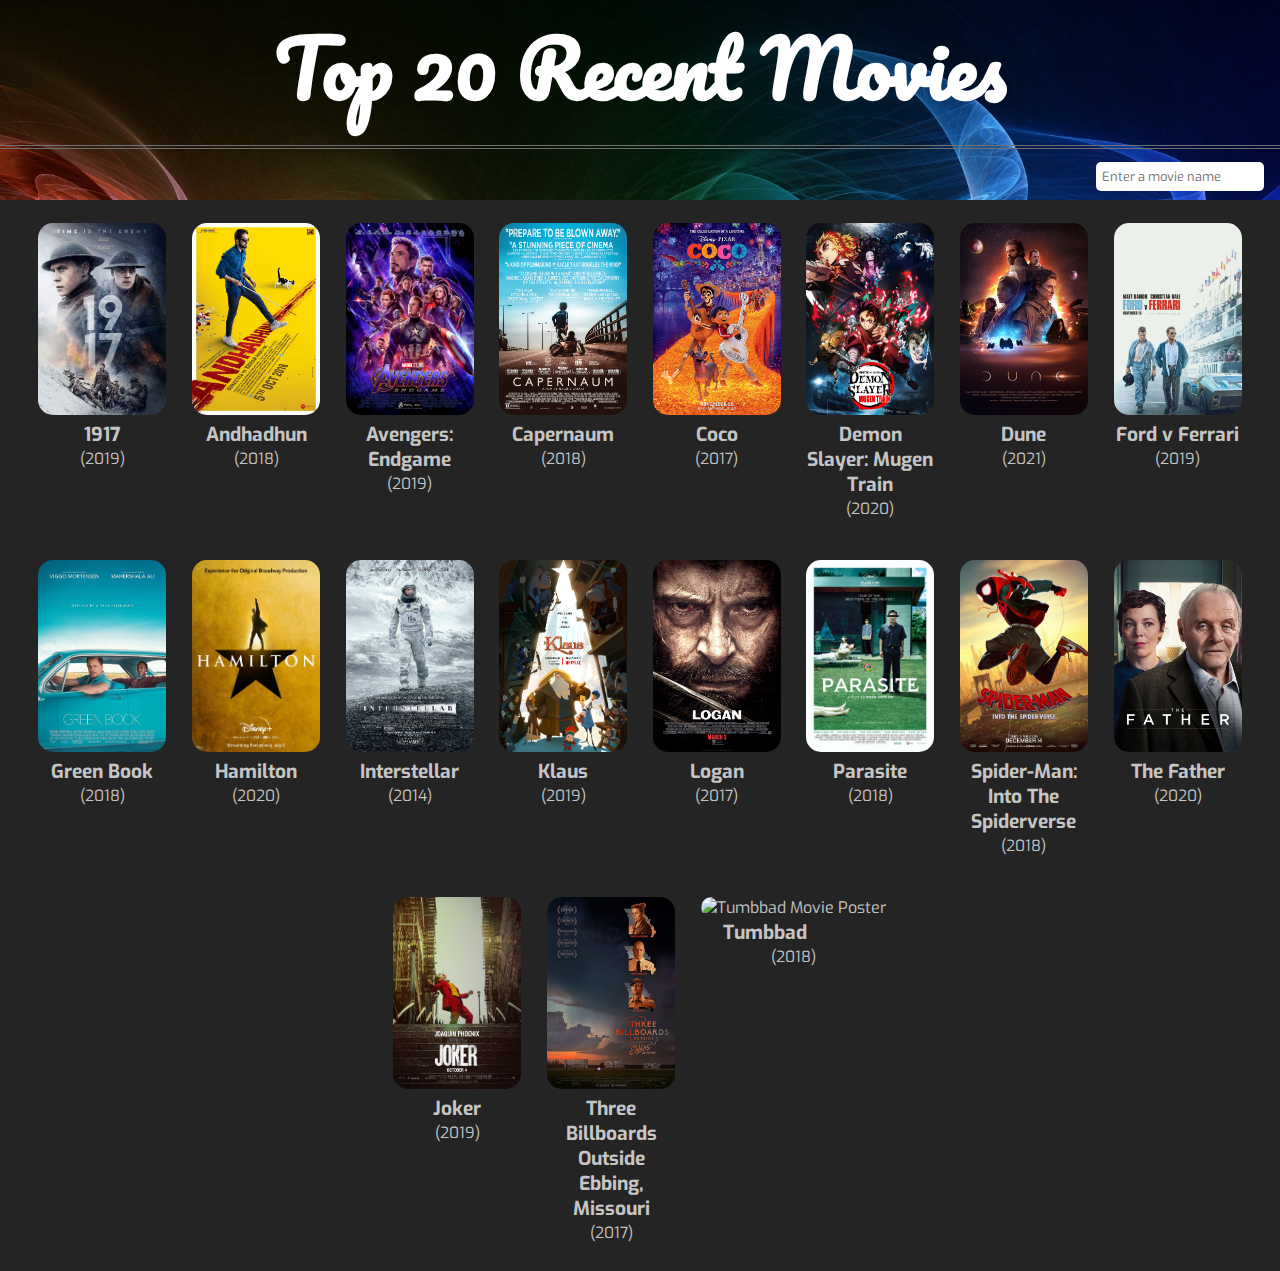
==== commit 8f468d36: "Updated styles on modal" ====
--- a/index.html
+++ b/index.html
@@ -156,19 +156,21 @@
         <div id="area-modal" class="modal">
             <div class="movie-modal">
                 <span class="close-btn">&#x2718;</span>
-                <a href="https://www.imdb.com/title/tt8579674/" target="_blank"><img class="movie-image" src="Movies/1917/1917.jpg" alt="1917 Movie Poster"></a>
-                <span class="rating">Insert rating here</span>
-                <h2>1917</h2>
-                <ul>
-                    <li>2019</li>
-                    <li>1h 59 min</li>
-                </ul>
-                <span>
-                    <button class="genre">Action</button>
-                    <button class="genre">Drama</button>
-                    <button class="genre">War</button>
-                </span>
-                <p>April 6th, 1917. As a regiment assembles to wage war deep in enemy territory, two soldiers are assigned to race against time and deliver a message that will stop 1,600 men from walking straight into a deadly trap.</p>
+                <div class="features">
+                    <a href="https://www.imdb.com/title/tt8579674/" target="_blank"><img class="movie-image-modal" src="Movies/1917/1917.jpg" alt="1917 Movie Poster"></a>
+                    <div class="detailed-features">
+                        <h2>1917</h2>
+                        <p class="rating">Insert rating here</p>
+                        <ul>
+                            <li>2019</li>
+                            <li>1h 59 min</li>
+                        </ul>
+                        <button class="genre">Action</button>
+                        <button class="genre">Drama</button>
+                        <button class="genre">War</button>
+                        <p class="description">April 6th, 1917. As a regiment assembles to wage war deep in enemy territory, two soldiers are assigned to race against time and deliver a message that will stop 1,600 men from walking straight into a deadly trap.</p>
+                    </div>
+                </div>
             </div>
         </div>
     </main>
--- a/styles.css
+++ b/styles.css
@@ -15,14 +15,14 @@
 .main-header {
     background-image: url("Images/bg-image.jpg");
     background-size: cover;
-    padding-bottom: 90px;
+    padding-bottom: 4vw;
     margin-bottom: 10px;
 }
 
 .title {
     text-align: center;
     margin:0 ;
-    font-size: 7em;
+    font-size: 6vw;
     font-family: Pacifico;
     color: white;
     padding-bottom: 10px;
@@ -33,37 +33,38 @@
     float: right;
     padding: 6px;
     border: none;
-    margin-top: 15px;
+    margin-top: 1vw;
     margin-right: 16px;
-    font-size: 2em;
+    font-size: 1vw;
     color: rgb(158, 158, 158);
     border-radius: 5px;
 }
 
 .container {
     margin: 0 auto;
-    padding: 0 1.5em;
+    padding: 0 1.5vw;
 }
 
 .movie-item {
-    margin: 30px;
+    margin: 1vw;
 }
 
 .movie-item:hover {
     background-color: rgba(255, 255, 255, .3);
+    cursor: pointer;
 }
 
 .movie-image {
-    height: 750px;
-    width: 500px;
-    border-radius: 10px;
+    height: 15vw;
+    width: 10vw;
+    border-radius: 15px;
 }
 
 .movie-title {
     display: box;
-    width: 500px;
+    width: 10vw;
     text-align: center;
-    font-size: 2.5em;
+    font-size: 1.5vw;
     margin-top: 2px;
     margin-bottom: 1px;
 }
@@ -72,8 +73,8 @@
     display: block;
     width: 100%;
     text-align: center;
-    font-size: 1.5em;
-    margin-top: 1px;
+    font-size: 1.2vw;
+    margin-top: 2px;
 }
 
 .movie-container {
@@ -103,19 +104,30 @@
     box-shadow: 0 5px 8px 0 rgba(255, 255, 255, 0.2), 0 7px 20px 0 rgba(255, 255, 255, 0.17);
 }
 
+.movie-image-modal {
+    height: 30vw;
+    width: 20vw;
+    border-radius: 15px;
+    margin-right: 0.1vw;
+}
+
+.movie-image-modal:hover {
+    background-color: rgba(255, 255, 255, 0.9);
+}
+
 .movie-modal h2 {
-    font-size: 5em;
+    font-size: 3vw;
     margin: 1px;
 }
 
 .rating {
     float: right;
-    font-size: 3em;
+    font-size: 3vw;
 }
 
 .movie-modal ul {
     margin: 1px;
-    font-size: 2em;
+    font-size: 1vw;
     padding: 0;
 }
 
@@ -127,13 +139,23 @@
 }
 
 .genre {
-    font-size: 1.5em;
+    font-size: 1vw;
     color: rgb(65, 65, 65);
     margin-right: 5px;
+    margin-top: 1vw;
 }
 
-.movie-modal p {
-    font-size: 1.5em;
+.features {
+    display: flex;
+    align-items: center;
+}
+
+.detailed-features {
+    margin-left: 1vw;
+}
+
+.description{
+    font-size: 1vw;
 }
 
 .close-btn {
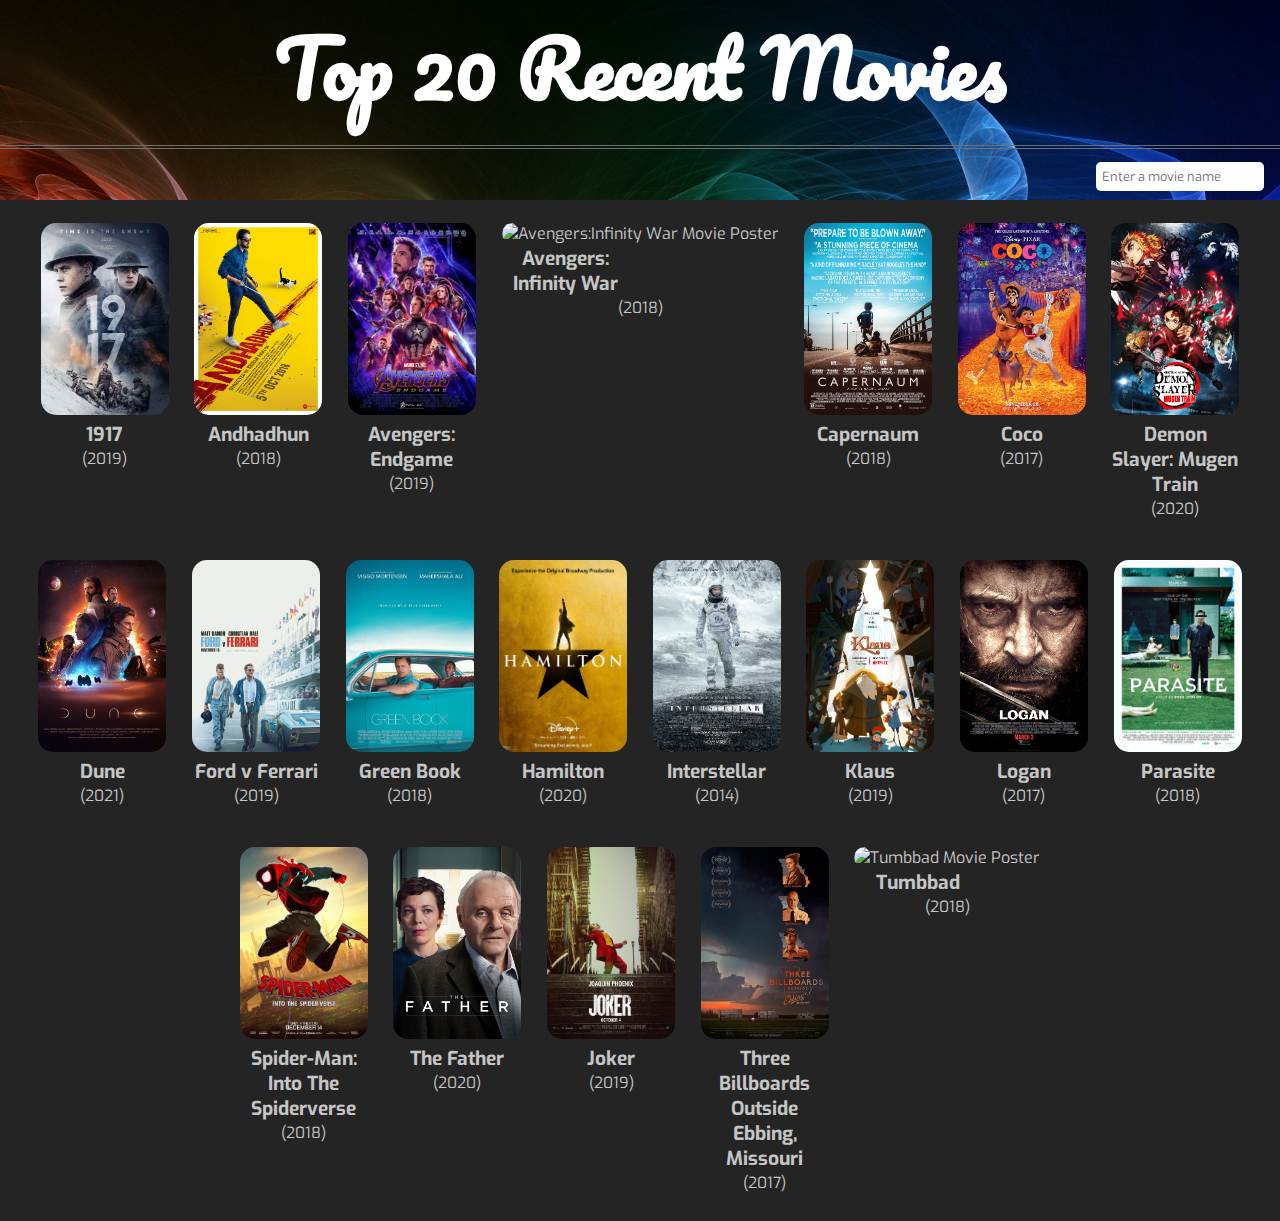
==== commit db965cfa: "Included modals for all movies and modal JS for all movies" ====
--- a/index.html
+++ b/index.html
@@ -6,6 +6,7 @@
     <meta name="viewport" content="width=device-width, initial-scale=1.0">
     <title>Top 20 Recent Movies</title>
     <link rel="stylesheet" href="styles.css">
+    <link rel="stylesheet" href="https://cdnjs.cloudflare.com/ajax/libs/font-awesome/4.7.0/css/font-awesome.min.css">
 </head>
 <body>
     <header class="main-header">
@@ -18,133 +19,140 @@
     <main class="container">
         <!-- Movies sorted by alphabetic order-->
         <div class="movie-container">
-            <div id="movieItem-modal" class="movie-item">
+            <div class="movie-item modalTrigger-movieItem">
                 <img class="movie-image" src="Movies/1917/1917.jpg" alt="1917 Movie Poster">
                 <div class="movie-details">
                     <h2 class="movie-title">1917</h2>
                     <p class="movie-year">(2019)</p>
                 </div>
             </div>
-            <div class="movie-item">
+            <div class="movie-item modalTrigger-movieItem">
                 <img class="movie-image" src="Movies/Andhadhun/Andhadhun.jpg" alt="Andhadhun Movie Poster">
                 <div class="movie-details">
                     <h2 class="movie-title">Andhadhun</h2>
                     <p class="movie-year">(2018)</p>
                 </div>
             </div>
-            <div class="movie-item">
+            <div class="movie-item modalTrigger-movieItem">
                 <img class="movie-image" src="Movies/Avengers_Endgame/Avengers_Endgame.jpg" alt="Avengers:Endgame Movie Poster">
                 <div class="movie-details">
                     <h2 class="movie-title">Avengers: Endgame</h2>
                     <p class="movie-year">(2019)</p>
                 </div>
             </div>
-            <div class="movie-item">
+            <div class="movie-item modalTrigger-movieItem">
+                <img class="movie-image" src="Movies/Avengers_InfinityWar/Avengers_InfinityWar.jpg" alt="Avengers:Infinity War Movie Poster">
+                <div class="movie-details">
+                    <h2 class="movie-title">Avengers: Infinity War</h2>
+                    <p class="movie-year">(2018)</p>
+                </div>
+            </div>
+            <div class="movie-item modalTrigger-movieItem">
                 <img class="movie-image" src="Movies/Capernaum/Capernaum.jpg" alt="Capernaum Movie Poster">
                 <div class="movie-details">
                     <h2 class="movie-title">Capernaum</h2>
                     <p class="movie-year">(2018)</p>
                 </div>
             </div>
-            <div class="movie-item">
+            <div class="movie-item modalTrigger-movieItem">
                 <img class="movie-image" src="Movies/Coco/Coco.jpg" alt="Coco Movie Poster">
                 <div class="movie-details">
                     <h2 class="movie-title">Coco</h2>
                     <p class="movie-year">(2017)</p>
                 </div>
             </div>
-            <div class="movie-item">
+            <div class="movie-item modalTrigger-movieItem">
                 <img class="movie-image" src="Movies/Demon_Slayer_Mugen_Train/demonslayer_mugentrain.jpg" alt="Demon Slayer: Mugen Train Movie Poster">
                 <div class="movie-details">
                     <h2 class="movie-title">Demon Slayer: Mugen Train</h2>
                     <p class="movie-year">(2020)</p>
                 </div>
             </div>
-            <div class="movie-item">
+            <div class="movie-item modalTrigger-movieItem">
                 <img class="movie-image" src="Movies/Dune/dune_2021.png" alt="Dune Movie Poster">
                 <div class="movie-details">
                     <h2 class="movie-title">Dune</h2>
                     <p class="movie-year">(2021)</p>
                 </div>
             </div>
-            <div class="movie-item">
+            <div class="movie-item modalTrigger-movieItem">
                 <img class="movie-image" src="Movies/FordvFerrari/FordvFerrari.jpg" alt="Ford v Ferrari Movie Poster">
                 <div class="movie-details">
                     <h2 class="movie-title">Ford v Ferrari</h2>
                     <p class="movie-year">(2019)</p>
                 </div>
             </div>
-            <div class="movie-item">
+            <div class="movie-item modalTrigger-movieItem">
                 <img class="movie-image" src="Movies/Green_Book/Green_Book.jpg" alt="Green Book Movie Poster">
                 <div class="movie-details">
                     <h2 class="movie-title">Green Book</h2>
                     <p class="movie-year">(2018)</p>
                 </div>
             </div>
-            <div class="movie-item">
+            <div class="movie-item modalTrigger-movieItem">
                 <img class="movie-image" src="Movies/Hamilton/Hamilton.jpg" alt="Hamilton Movie Poster">
                 <div class="movie-details">
                     <h2 class="movie-title">Hamilton</h2>
                     <p class="movie-year">(2020)</p>
                 </div>
             </div>
-            <div class="movie-item">
+            <div class="movie-item modalTrigger-movieItem">
                 <img class="movie-image" src="Movies/Interstellar/Interstellar.jpg" alt="Interstellar Movie Poster">
                 <div class="movie-details">
                     <h2 class="movie-title">Interstellar</h2>
                     <p class="movie-year">(2014)</p>
                 </div>
             </div>
-            <div class="movie-item">
+            <div class="movie-item modalTrigger-movieItem">
                 <img class="movie-image" src="Movies/Klaus/Klaus.jpg" alt="Klaus Movie Poster">
                 <div class="movie-details">
                     <h2 class="movie-title">Klaus</h2>
                     <p class="movie-year">(2019)</p>
                 </div>
             </div>
-            <div class="movie-item">
+            <div class="movie-item modalTrigger-movieItem">
                 <img class="movie-image" src="Movies/Logan/Logan.jpg" alt="Logan Movie Poster">
                 <div class="movie-details">
                     <h2 class="movie-title">Logan</h2>
                     <p class="movie-year">(2017)</p>
                 </div>
             </div>
-            <div class="movie-item">
+            <div class="movie-item modalTrigger-movieItem">
                 <img class="movie-image" src="Movies/Parasite/Parasite.jpg" alt="Parasite Movie Poster">
                 <div class="movie-details">
                     <h2 class="movie-title">Parasite</h2>
                     <p class="movie-year">(2018)</p>
                 </div>
             </div>
-            <div class="movie-item">
+            <div class="movie-item modalTrigger-movieItem">
                 <img class="movie-image" src="Movies/Spiderman_Into_the_Spiderverse/Spiderman_Into_the_Spiderverse.jpg" alt="Spider-man: Into The Spiderverse Movie Poster">
                 <div class="movie-details">
                     <h2 class="movie-title">Spider-Man: Into The Spiderverse</h2>
                     <p class="movie-year">(2018)</p>
                 </div>                 
             </div>
-            <div class="movie-item">
+            <div class="movie-item modalTrigger-movieItem">
                 <img class="movie-image" src="Movies/The_Father/The_Father.jpg" alt="The Father Movie Poster">
                 <div class="movie-details">
                     <h2 class="movie-title">The Father</h2>
                     <p class="movie-year">(2020)</p>
                 </div>
             </div>
-            <div class="movie-item">
+            <div class="movie-item modalTrigger-movieItem">
                 <img class="movie-image" src="Movies/The_Joker/The_Joker.jpg" alt="Joker Movie Poster">
                 <div class="movie-details">
                     <h2 class="movie-title">Joker</h2>
                     <p class="movie-year">(2019)</p>
                 </div>
             </div>
-            <div class="movie-item">
+            <div class="movie-item modalTrigger-movieItem">
                 <img class="movie-image" src="Movies/Three_Billboards_Outside_Ebbing_Missouri/Three_Billboards_Outside_Ebbing_Missouri.jpg" alt="Three Billboards Outside Ebbing, Missouri Movie Poster">
                 <div class="movie-details">
                     <h2 class="movie-title">Three Billboards Outside Ebbing, Missouri</h2>
                     <p class="movie-year">(2017)</p>
                 </div>
             </div>
-            <div class="movie-item">
+            <div class="movie-item modalTrigger-movieItem">
                 <img class="movie-image" src="Movies/Tumbbad/Tumbbad.jpg" alt="Tumbbad Movie Poster">
                 <div class="movie-details">
                     <h2 class="movie-title">Tumbbad</h2>
@@ -153,14 +161,24 @@
             </div>
         </div>
 
-        <div id="area-modal" class="modal">
+
+
+        <!--MODALS-->
+        <!--1917 Modal-->
+        <!-- <div id="area-modal" class="modal">
             <div class="movie-modal">
                 <span class="close-btn">&#x2718;</span>
                 <div class="features">
                     <a href="https://www.imdb.com/title/tt8579674/" target="_blank"><img class="movie-image-modal" src="Movies/1917/1917.jpg" alt="1917 Movie Poster"></a>
                     <div class="detailed-features">
                         <h2>1917</h2>
-                        <p class="rating">Insert rating here</p>
+                        <div class="rating">
+                            <i class="fa fa-star"></i>
+                            <i class="fa fa-star"></i>
+                            <i class="fa fa-star"></i>
+                            <i class="fa fa-star"></i>
+                            <i class="fa fa-star-half-empty"></i>
+                        </div>
                         <ul>
                             <li>2019</li>
                             <li>1h 59 min</li>
@@ -169,6 +187,582 @@
                         <button class="genre">Drama</button>
                         <button class="genre">War</button>
                         <p class="description">April 6th, 1917. As a regiment assembles to wage war deep in enemy territory, two soldiers are assigned to race against time and deliver a message that will stop 1,600 men from walking straight into a deadly trap.</p>
+                    </div>
+                </div>
+            </div>
+        </div> -->
+
+        <!--1917 Modal-->
+        <div class="modal all_movies">
+            <div class="movie-modal">
+                <span class="close-btn close-modal">&#x2718;</span>
+                <div class="features">
+                    <a href="https://www.imdb.com/title/tt8579674/" target="_blank"><img class="movie-image-modal" src="Movies/1917/1917.jpg" alt="1917 Movie Poster"></a>
+                    <div class="detailed-features">
+                        <h2>1917</h2>
+                        <div class="rating">
+                            <i class="fa fa-star"></i>
+                            <i class="fa fa-star"></i>
+                            <i class="fa fa-star"></i>
+                            <i class="fa fa-star"></i>
+                            <i class="fa fa-star-half-empty"></i>
+                            <a>(4.2/5.0)</a>
+                        </div>
+                        <ul>
+                            <li>2019</li>
+                            <li>1h 59 min</li>
+                        </ul>
+                        <button class="genre">Action</button>
+                        <button class="genre">Drama</button>
+                        <button class="genre">War</button>
+                        <p class="description">April 6th, 1917. As a regiment assembles to wage war deep in enemy territory, two soldiers are assigned to race against time and deliver a message that will stop 1,600 men from walking straight into a deadly trap.</p>
+                    </div>
+                </div>
+            </div>
+        </div>
+
+        <!--Andhadun Modal-->
+        <div class="modal all_movies">
+            <div class="movie-modal">
+                <span class="close-btn close-modal">&#x2718;</span>
+                <div class="features">
+                    <a href="https://www.imdb.com/title/tt8108198/" target="_blank"><img class="movie-image-modal" src="Movies/Andhadhun/Andhadhun.jpg" alt="Andhadhun Movie Poster"></a>
+                    <div class="detailed-features">
+                        <h2>Andhadhun</h2>
+                        <div class="rating">
+                            <i class="fa fa-star"></i>
+                            <i class="fa fa-star"></i>
+                            <i class="fa fa-star"></i>
+                            <i class="fa fa-star"></i>
+                            <i class="fa fa-star-half-empty"></i>
+                            <a>(4.1/5.0)</a>
+                        </div>
+                        <ul>
+                            <li>2018</li>
+                            <li>2h 19min</li>
+                        </ul>
+                        <button class="genre">Crime</button>
+                        <button class="genre">Drama</button>
+                        <button class="genre">Musical</button>
+                        <p class="description">A series of mysterious events change the life of a blind pianist, who must now report a crime that he should technically know nothing of.</p>
+                    </div>
+                </div>
+            </div>
+        </div>
+
+        <!--Avengers:Endgame Modal-->
+        <div class="modal all_movies">
+            <div class="movie-modal">
+                <span class="close-btn close-modal">&#x2718;</span>
+                <div class="features">
+                    <a href="https://www.imdb.com/title/tt4154796/" target="_blank"><img class="movie-image-modal" src="Movies/Avengers_Endgame/Avengers_Endgame.jpg" alt="Avengers: Endgame Movie Poster"></a>
+                    <div class="detailed-features">
+                        <h2>Avengers: Endgame</h2>
+                        <div class="rating">
+                            <i class="fa fa-star"></i>
+                            <i class="fa fa-star"></i>
+                            <i class="fa fa-star"></i>
+                            <i class="fa fa-star"></i>
+                            <i class="fa fa-star-half-empty"></i>
+                            <a>(4.2/5.0)</a>
+                        </div>
+                        <ul>
+                            <li>2019</li>
+                            <li>3h 1min</li>
+                        </ul>
+                        <button class="genre">Action</button>
+                        <button class="genre">Adventure</button>
+                        <button class="genre">Drama</button>
+                        <p class="description">After the devastating events of Avengers: Infinity War (2018), the universe is in ruins. With the help of remaining allies, the Avengers assemble once more in order to reverse Thanos' actions and restore balance to the universe.</p>
+                    </div>
+                </div>
+            </div>
+        </div>
+
+        <!--Avengers:Infinity War Modal-->
+        <div class="modal all_movies">
+            <div class="movie-modal">
+                <span class="close-btn close-modal">&#x2718;</span>
+                <div class="features">
+                    <a href="https://www.imdb.com/title/tt4154756/" target="_blank"><img class="movie-image-modal" src="Movies/Avengers_InfinityWar/Avengers_InfinityWar.jpg" alt="Avengers:Infinity War Movie Poster"></a>
+                    <div class="detailed-features">
+                        <h2>Avengers: Infinity War</h2>
+                        <div class="rating">
+                            <i class="fa fa-star"></i>
+                            <i class="fa fa-star"></i>
+                            <i class="fa fa-star"></i>
+                            <i class="fa fa-star"></i>
+                            <i class="fa fa-star-half-empty"></i>
+                            <a>(4.2/5.0)</a>
+                        </div>
+                        <ul>
+                            <li>2018</li>
+                            <li>2h 29min</li>
+                        </ul>
+                        <button class="genre">Action</button>
+                        <button class="genre">Adventure</button>
+                        <button class="genre">Sci-Fi</button>
+                        <p class="description">The Avengers and their allies must be willing to sacrifice all in an attempt to defeat the powerful Thanos before his blitz of devastation and ruin puts an end to the universe.</p>
+                    </div>
+                </div>
+            </div>
+        </div>
+
+        <!--Capernaum Modal-->
+        <div class="modal all_movies">
+            <div class="movie-modal">
+                <span class="close-btn close-modal">&#x2718;</span>
+                <div class="features">
+                    <a href="https://www.imdb.com/title/tt8267604/" target="_blank"><img class="movie-image-modal" src="Movies/Capernaum/Capernaum.jpg" alt="Capernaum Movie Poster"></a>
+                    <div class="detailed-features">
+                        <h2>Capernaum</h2>
+                        <div class="rating">
+                            <i class="fa fa-star"></i>
+                            <i class="fa fa-star"></i>
+                            <i class="fa fa-star"></i>
+                            <i class="fa fa-star"></i>
+                            <i class="fa fa-star-half-empty"></i>
+                            <a>(4.2/5.0)</a>
+                        </div>
+                        <ul>
+                            <li>2018</li>
+                            <li>2h 6min</li>
+                        </ul>
+                        <button class="genre">Drama</button>
+                        <p class="description">While serving a five-year sentence for a violent crime, a 12-year-old boy sues his parents for neglect.</p>
+                    </div>
+                </div>
+            </div>
+        </div>
+
+        <!--Coco Modal-->
+        <div class="modal all_movies">
+            <div class="movie-modal">
+                <span class="close-btn close-modal">&#x2718;</span>
+                <div class="features">
+                    <a href="https://www.imdb.com/title/tt2380307/" target="_blank"><img class="movie-image-modal" src="Movies/Coco/Coco.jpg" alt="Coco Movie Poster"></a>
+                    <div class="detailed-features">
+                        <h2>Coco</h2>
+                        <div class="rating">
+                            <i class="fa fa-star"></i>
+                            <i class="fa fa-star"></i>
+                            <i class="fa fa-star"></i>
+                            <i class="fa fa-star"></i>
+                            <i class="fa fa-star-half-empty"></i>
+                            <a>(4.2/5.0)</a>
+                        </div>
+                        <ul>
+                            <li>2017</li>
+                            <li>1h 45min</li>
+                        </ul>
+                        <button class="genre">Animation</button>
+                        <button class="genre">Adventure</button>
+                        <button class="genre">Comedy</button>
+                        <p class="description">Aspiring musician Miguel, confronted with his family's ancestral ban on music, enters the Land of the Dead to find his great-great-grandfather, a legendary singer.</p>
+                    </div>
+                </div>
+            </div>
+        </div>
+
+        <!--Demon Slayer: Mugen Train Modal-->
+        <div class="modal all_movies">
+            <div class="movie-modal">
+                <span class="close-btn close-modal">&#x2718;</span>
+                <div class="features">
+                    <a href="https://www.imdb.com/title/tt11032374/" target="_blank"><img class="movie-image-modal" src="Movies/Demon_Slayer_Mugen_Train/demonslayer_mugentrain.jpg" alt="Demon Slayer: Mugen Train Movie Poster"></a>
+                    <div class="detailed-features">
+                        <h2>Demon Slayer: Mugen Train</h2>
+                        <div class="rating">
+                            <i class="fa fa-star"></i>
+                            <i class="fa fa-star"></i>
+                            <i class="fa fa-star"></i>
+                            <i class="fa fa-star"></i>
+                            <i class="fa fa-star-half-empty"></i>
+                            <a>(4.2/5.0)</a>
+                        </div>
+                        <ul>
+                            <li>2020</li>
+                            <li>1h 57min</li>
+                        </ul>
+                        <button class="genre">Animation</button>
+                        <button class="genre">Action</button>
+                        <button class="genre">Adventure</button>
+                        <p class="description">After his family was brutally murdered and his sister turned into a demon, Tanjiro Kamado's journey as a demon slayer began. Tanjiro and his comrades embark on a new mission aboard the Mugen Train, on track to despair.</p>
+                    </div>
+                </div>
+            </div>
+        </div>
+
+        <!--Dune Modal-->
+        <div class="modal all_movies">
+            <div class="movie-modal">
+                <span class="close-btn close-modal">&#x2718;</span>
+                <div class="features">
+                    <a href="https://www.imdb.com/title/tt1160419/" target="_blank"><img class="movie-image-modal" src="Movies/Dune/dune_2021.png" alt="Dune Movie Poster"></a>
+                    <div class="detailed-features">
+                        <h2>Dune</h2>
+                        <div class="rating">
+                            <i class="fa fa-star"></i>
+                            <i class="fa fa-star"></i>
+                            <i class="fa fa-star"></i>
+                            <i class="fa fa-star"></i>
+                            <i class="fa fa-star-half-empty"></i>
+                            <a>(4.2/5.0)</a>
+                        </div>
+                        <ul>
+                            <li>2021</li>
+                            <li>2h 35min</li>
+                        </ul>
+                        <button class="genre">Action</button>
+                        <button class="genre">Adventure</button>
+                        <button class="genre">Drama</button>
+                        <p class="description">Feature adaptation of Frank Herbert's science fiction novel, about the son of a noble family entrusted with the protection of the most valuable asset and most vital element in the galaxy.</p>
+                    </div>
+                </div>
+            </div>
+        </div>
+
+        <!--Ford v Ferrari Modal-->
+        <div class="modal all_movies">
+            <div class="movie-modal">
+                <span class="close-btn close-modal">&#x2718;</span>
+                <div class="features">
+                    <a href="https://www.imdb.com/title/tt1950186/" target="_blank"><img class="movie-image-modal" src="Movies/FordvFerrari/FordvFerrari.jpg" alt="Ford v Ferrari Movie Poster"></a>
+                    <div class="detailed-features">
+                        <h2>Ford v Ferrari</h2>
+                        <div class="rating">
+                            <i class="fa fa-star"></i>
+                            <i class="fa fa-star"></i>
+                            <i class="fa fa-star"></i>
+                            <i class="fa fa-star"></i>
+                            <i class="fa fa-star-o"></i>
+                            <a>(4.0/5.0)</a>
+                        </div>
+                        <ul>
+                            <li>2019</li>
+                            <li>2h 35min</li>
+                        </ul>
+                        <button class="genre">Action</button>
+                        <button class="genre">Biography</button>
+                        <button class="genre">Drama</button>
+                        <p class="description">American car designer Carroll Shelby and driver Ken Miles battle corporate interference and the laws of physics to build a revolutionary race car for Ford in order to defeat Ferrari at the 24 Hours of Le Mans in 1966.</p>
+                    </div>
+                </div>
+            </div>
+        </div>
+
+        <!--Green Book Modal-->
+        <div class="modal all_movies">
+            <div class="movie-modal">
+                <span class="close-btn close-modal">&#x2718;</span>
+                <div class="features">
+                    <a href="https://www.imdb.com/title/tt6966692/" target="_blank"><img class="movie-image-modal" src="Movies/Green_Book/Green_Book.jpg" alt="Green Book Movie Poster"></a>
+                    <div class="detailed-features">
+                        <h2>Green Book</h2>
+                        <div class="rating">
+                            <i class="fa fa-star"></i>
+                            <i class="fa fa-star"></i>
+                            <i class="fa fa-star"></i>
+                            <i class="fa fa-star"></i>
+                            <i class="fa fa-star-half-empty"></i>
+                            <a>(4.1/5.0)</a>
+                        </div>
+                        <ul>
+                            <li>2018</li>
+                            <li>2h 10min</li>
+                        </ul>
+                        <button class="genre">Biography</button>
+                        <button class="genre">Come  </button>
+                        <button class="genre">Drama</button>
+                        <p class="description">A working-class Italian-American bouncer becomes the driver of an African-American classical pianist on a tour of venues through the 1960s American South.</p>
+                    </div>
+                </div>
+            </div>
+        </div>
+
+        <!--Hamilton Modal-->
+        <div class="modal all_movies">
+            <div class="movie-modal">
+                <span class="close-btn close-modal">&#x2718;</span>
+                <div class="features">
+                    <a href="https://www.imdb.com/title/tt8503618/" target="_blank"><img class="movie-image-modal" src="Movies/Hamilton/Hamilton.jpg" alt="Hamilton Movie Poster"></a>
+                    <div class="detailed-features">
+                        <h2>Hamilton</h2>
+                        <div class="rating">
+                            <i class="fa fa-star"></i>
+                            <i class="fa fa-star"></i>
+                            <i class="fa fa-star"></i>
+                            <i class="fa fa-star"></i>
+                            <i class="fa fa-star-half-empty"></i>
+                            <a>(4.2/5.0)</a>
+                        </div>
+                        <ul>
+                            <li>2020</li>
+                            <li>2h 40min</li>
+                        </ul>
+                        <button class="genre">Biography</button>
+                        <button class="genre">Drama  </button>
+                        <button class="genre">History</button>
+                        <p class="description">The real life of one of America's foremost founding fathers and first Secretary of the Treasury, Alexander Hamilton. Captured live on Broadway from the Richard Rodgers Theater with the original Broadway cast.</p>
+                    </div>
+                </div>
+            </div>
+        </div>
+
+        <!--Interstellar Modal-->
+        <div class="modal all_movies">
+            <div class="movie-modal">
+                <span class="close-btn close-modal">&#x2718;</span>
+                <div class="features">
+                    <a href="https://www.imdb.com/title/tt0816692/" target="_blank"><img class="movie-image-modal" src="Movies/Interstellar/Interstellar.jpg" alt="Interstellar Movie Poster"></a>
+                    <div class="detailed-features">
+                        <h2>Interstellar</h2>
+                        <div class="rating">
+                            <i class="fa fa-star"></i>
+                            <i class="fa fa-star"></i>
+                            <i class="fa fa-star"></i>
+                            <i class="fa fa-star"></i>
+                            <i class="fa fa-star-half-empty"></i>
+                            <a>(4.3/5.0)</a>
+                        </div>
+                        <ul>
+                            <li>2014</li>
+                            <li>2h 49min</li>
+                        </ul>
+                        <button class="genre">Adventure</button>
+                        <button class="genre">Drama</button>
+                        <button class="genre">Sci-Fi</button>
+                        <p class="description">A team of explorers travel through a wormhole in space in an attempt to ensure humanity's survival.</p>
+                    </div>
+                </div>
+            </div>
+        </div>
+
+        <!--Klaus Modal-->
+        <div class="modal all_movies">
+            <div class="movie-modal">
+                <span class="close-btn close-modal">&#x2718;</span>
+                <div class="features">
+                    <a href="https://www.imdb.com/title/tt4729430/" target="_blank"><img class="movie-image-modal" src="Movies/Klaus/Klaus.jpg" alt="Klaus Movie Poster"></a>
+                    <div class="detailed-features">
+                        <h2>Klaus</h2>
+                        <div class="rating">
+                            <i class="fa fa-star"></i>
+                            <i class="fa fa-star"></i>
+                            <i class="fa fa-star"></i>
+                            <i class="fa fa-star"></i>
+                            <i class="fa fa-star-half-empty"></i>
+                            <a>(4.1/5.0)</a>
+                        </div>
+                        <ul>
+                            <li>2019</li>
+                            <li>1h 36min</li>
+                        </ul>
+                        <button class="genre">Animation</button>
+                        <button class="genre">Adventure</button>
+                        <button class="genre">Comedy</button>
+                        <p class="description">A simple act of kindness always sparks another, even in a frozen, faraway place. When Smeerensburg's new postman, Jesper, befriends toymaker Klaus, their gifts melt an age-old feud and deliver a sleigh full of holiday traditions.</p>
+                    </div>
+                </div>
+            </div>
+        </div>
+
+        <!--Logan Modal-->
+        <div class="modal all_movies">
+            <div class="movie-modal">
+                <span class="close-btn close-modal">&#x2718;</span>
+                <div class="features">
+                    <a href="https://www.imdb.com/title/tt3315342/" target="_blank"><img class="movie-image-modal" src="Movies/Logan/Logan.jpg" alt="Logan Movie Poster"></a>
+                    <div class="detailed-features">
+                        <h2>Logan</h2>
+                        <div class="rating">
+                            <i class="fa fa-star"></i>
+                            <i class="fa fa-star"></i>
+                            <i class="fa fa-star"></i>
+                            <i class="fa fa-star"></i>
+                            <i class="fa fa-star-o"></i>
+                            <a>(4.0/5.0)</a>
+                        </div>
+                        <ul>
+                            <li>2017</li>
+                            <li>2h 17min</li>
+                        </ul>
+                        <button class="genre">Action</button>
+                        <button class="genre">Drama</button>
+                        <button class="genre">Sci-Fi</button>
+                        <p class="description">In a future where mutants are nearly extinct, an elderly and weary Logan leads a quiet life. But when Laura, a mutant child pursued by scientists, comes to him for help, he must get her to safety.</p>
+                    </div>
+                </div>
+            </div>
+        </div>
+
+        <!--Parasite Modal-->
+        <div class="modal all_movies">
+            <div class="movie-modal">
+                <span class="close-btn close-modal">&#x2718;</span>
+                <div class="features">
+                    <a href="https://www.imdb.com/title/tt6751668/" target="_blank"><img class="movie-image-modal" src="Movies/Parasite/Parasite.jpg" alt="Parasite Movie Poster"></a>
+                    <div class="detailed-features">
+                        <h2>Parasite</h2>
+                        <div class="rating">
+                            <i class="fa fa-star"></i>
+                            <i class="fa fa-star"></i>
+                            <i class="fa fa-star"></i>
+                            <i class="fa fa-star"></i>
+                            <i class="fa fa-star-half-empty"></i>
+                            <a>(4.3/5.0)</a>
+                        </div>
+                        <ul>
+                            <li>2019</li>
+                            <li>2h 12min</li>
+                        </ul>
+                        <button class="genre">Comedy</button>
+                        <button class="genre">Drama</button>
+                        <button class="genre">Thriller</button>
+                        <p class="description">Greed and class discrimination threaten the newly formed symbiotic relationship between the wealthy Park family and the destitute Kim clan.</p>
+                    </div>
+                </div>
+            </div>
+        </div>
+
+        <!--Spider-Man: Into the Spider-Verse Modal-->
+        <div class="modal all_movies">
+            <div class="movie-modal">
+                <span class="close-btn close-modal">&#x2718;</span>
+                <div class="features">
+                    <a href="https://www.imdb.com/title/tt4633694/" target="_blank"><img class="movie-image-modal" src="Movies/Spiderman_Into_the_Spiderverse/Spiderman_Into_the_Spiderverse.jpg" alt="Spider-Man: Into the Spider-Verse Movie Poster"></a>
+                    <div class="detailed-features">
+                        <h2>Spider-Man: Into the Spider-Verse</h2>
+                        <div class="rating">
+                            <i class="fa fa-star"></i>
+                            <i class="fa fa-star"></i>
+                            <i class="fa fa-star"></i>
+                            <i class="fa fa-star"></i>
+                            <i class="fa fa-star-half-empty"></i>
+                            <a>(4.2/5.0)</a>
+                        </div>
+                        <ul>
+                            <li>2018</li>
+                            <li>1h 57min</li>
+                        </ul>
+                        <button class="genre">Animation</button>
+                        <button class="genre">Action</button>
+                        <button class="genre">Adventure</button>
+                        <p class="description">Teen Miles Morales becomes the Spider-Man of his universe, and must join with five spider-powered individuals from other dimensions to stop a threat for all realities.</p>
+                    </div>
+                </div>
+            </div>
+        </div>
+
+        <!--The Father Modal-->
+        <div class="modal all_movies">
+            <div class="movie-modal">
+                <span class="close-btn close-modal">&#x2718;</span>
+                <div class="features">
+                    <a href="https://www.imdb.com/title/tt10272386/" target="_blank"><img class="movie-image-modal" src="Movies/The_Father/The_Father.jpg" alt="The Father Movie Poster"></a>
+                    <div class="detailed-features">
+                        <h2>The Father</h2>
+                        <div class="rating">
+                            <i class="fa fa-star"></i>
+                            <i class="fa fa-star"></i>
+                            <i class="fa fa-star"></i>
+                            <i class="fa fa-star"></i>
+                            <i class="fa fa-star-half-empty"></i>
+                            <a>(4.2/5.0)</a>
+                        </div>
+                        <ul>
+                            <li>2020</li>
+                            <li>1h 37min</li>
+                        </ul>
+                        <button class="genre">Drama</button>
+                        <p class="description">A man refuses all assistance from his daughter as he ages. As he tries to make sense of his changing circumstances, he begins to doubt his loved ones, his own mind and even the fabric of his reality.</p>
+                    </div>
+                </div>
+            </div>
+        </div>
+
+        <!--Joker  Modal-->
+        <div class="modal all_movies">
+            <div class="movie-modal">
+                <span class="close-btn close-modal">&#x2718;</span>
+                <div class="features">
+                    <a href="https://www.imdb.com/title/tt7286456/" target="_blank"><img class="movie-image-modal" src="Movies/The_Joker/The_Joker.jpg" alt="Joker  Movie Poster"></a>
+                    <div class="detailed-features">
+                        <h2>Joker </h2>
+                        <div class="rating">
+                            <i class="fa fa-star"></i>
+                            <i class="fa fa-star"></i>
+                            <i class="fa fa-star"></i>
+                            <i class="fa fa-star"></i>
+                            <i class="fa fa-star-half-empty"></i>
+                            <a>(4.2/5.0)</a>
+                        </div>
+                        <ul>
+                            <li>2019</li>
+                            <li>2h 2min</li>
+                        </ul>
+                        <button class="genre">Crime</button>
+                        <button class="genre">Drama</button>
+                        <button class="genre">Thriller</button>
+                        <p class="description">In Gotham City, mentally troubled comedian Arthur Fleck is disregarded and mistreated by society. He then embarks on a downward spiral of revolution and bloody crime. This path brings him face-to-face with his alter-ego: the Joker.</p>
+                    </div>
+                </div>
+            </div>
+        </div>
+
+        <!--Three Billboards Outside Ebbing, Missouri  Modal-->
+        <div class="modal all_movies">
+            <div class="movie-modal">
+                <span class="close-btn close-modal">&#x2718;</span>
+                <div class="features">
+                    <a href="https://www.imdb.com/title/tt5027774/" target="_blank"><img class="movie-image-modal" src="Movies/Three_Billboards_Outside_Ebbing_Missouri/Three_Billboards_Outside_Ebbing_Missouri.jpg" alt="Three Billboards Outside Ebbing, Missouri  Movie Poster"></a>
+                    <div class="detailed-features">
+                        <h2>Three Billboards Outside Ebbing, Missouri </h2>
+                        <div class="rating">
+                            <i class="fa fa-star"></i>
+                            <i class="fa fa-star"></i>
+                            <i class="fa fa-star"></i>
+                            <i class="fa fa-star"></i>
+                            <i class="fa fa-star-o"></i>
+                            <a>(4.0/5.0)</a>
+                        </div>
+                        <ul>
+                            <li>2017</li>
+                            <li>1h 55min</li>
+                        </ul>
+                        <button class="genre">Comedy</button>
+                        <button class="genre">Crime</button>
+                        <button class="genre">Drama</button>
+                        <p class="description">A mother personally challenges the local authorities to solve her daughter's murder when they fail to catch the culprit.</p>
+                    </div>
+                </div>
+            </div>
+        </div>
+
+        <!--Tumbbad  Modal-->
+        <div class="modal all_movies">
+            <div class="movie-modal">
+                <span class="close-btn close-modal">&#x2718;</span>
+                <div class="features">
+                    <a href="https://www.imdb.com/title/tt8239946/" target="_blank"><img class="movie-image-modal" src="Movies/Tumbbad/Tumbbad.jpg" alt="Tumbbad  Movie Poster"></a>
+                    <div class="detailed-features">
+                        <h2>Tumbbad </h2>
+                        <div class="rating">
+                            <i class="fa fa-star"></i>
+                            <i class="fa fa-star"></i>
+                            <i class="fa fa-star"></i>
+                            <i class="fa fa-star"></i>
+                            <i class="fa fa-star-half-empty"></i>
+                            <a>(4.2/5.0)</a>
+                        </div>
+                        <ul>
+                            <li>2018</li>
+                            <li>1h 44min</li>
+                        </ul>
+                        <button class="genre">Drama</button>
+                        <button class="genre">Fantasy</button>
+                        <button class="genre">Horror</button>
+                        <p class="description">A mythological story about a goddess who created the entire universe. The plot revolves around the consequences when humans build a temple for her first-born.</p>
                     </div>
                 </div>
             </div>
--- a/styles.css
+++ b/styles.css
@@ -122,7 +122,11 @@
 
 .rating {
     float: right;
-    font-size: 3vw;
+    font-size: 1vw;
+}
+
+.rating i {
+    color: rgb(28, 158, 245);
 }
 
 .movie-modal ul {
